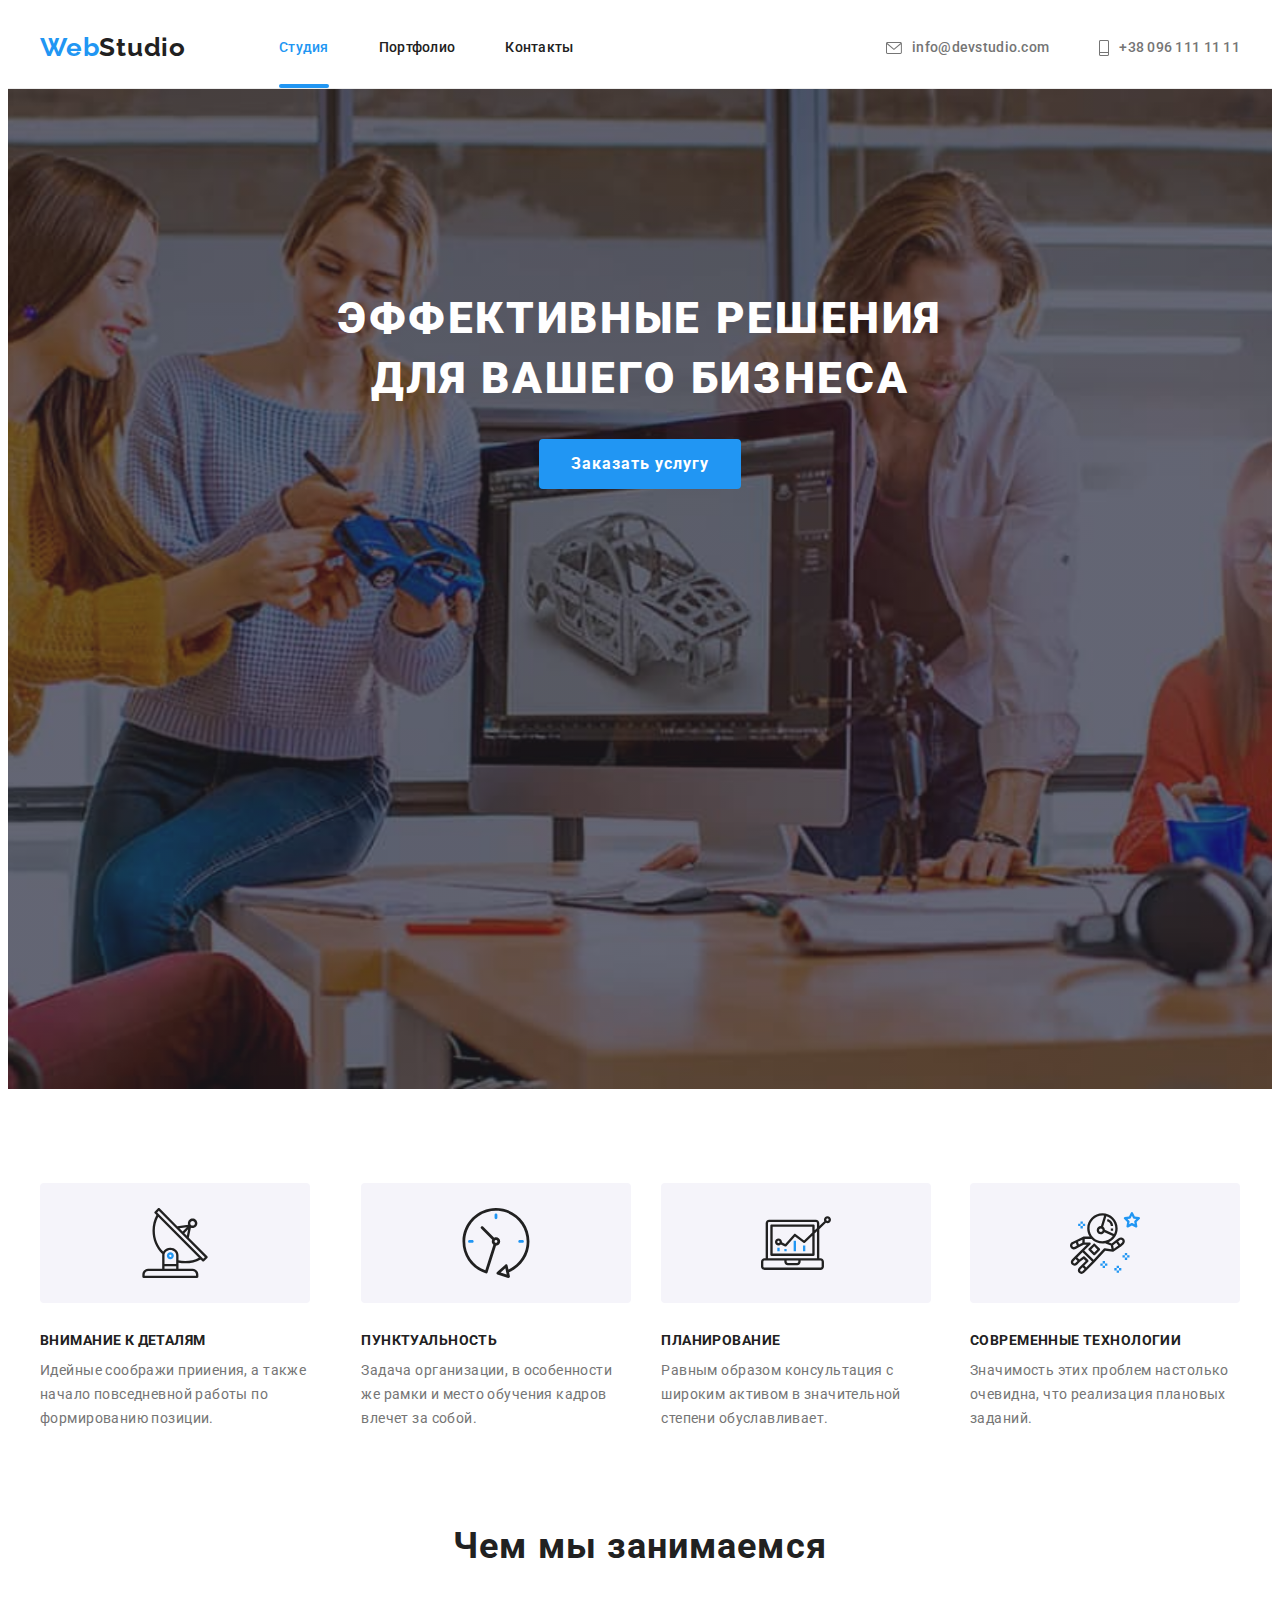
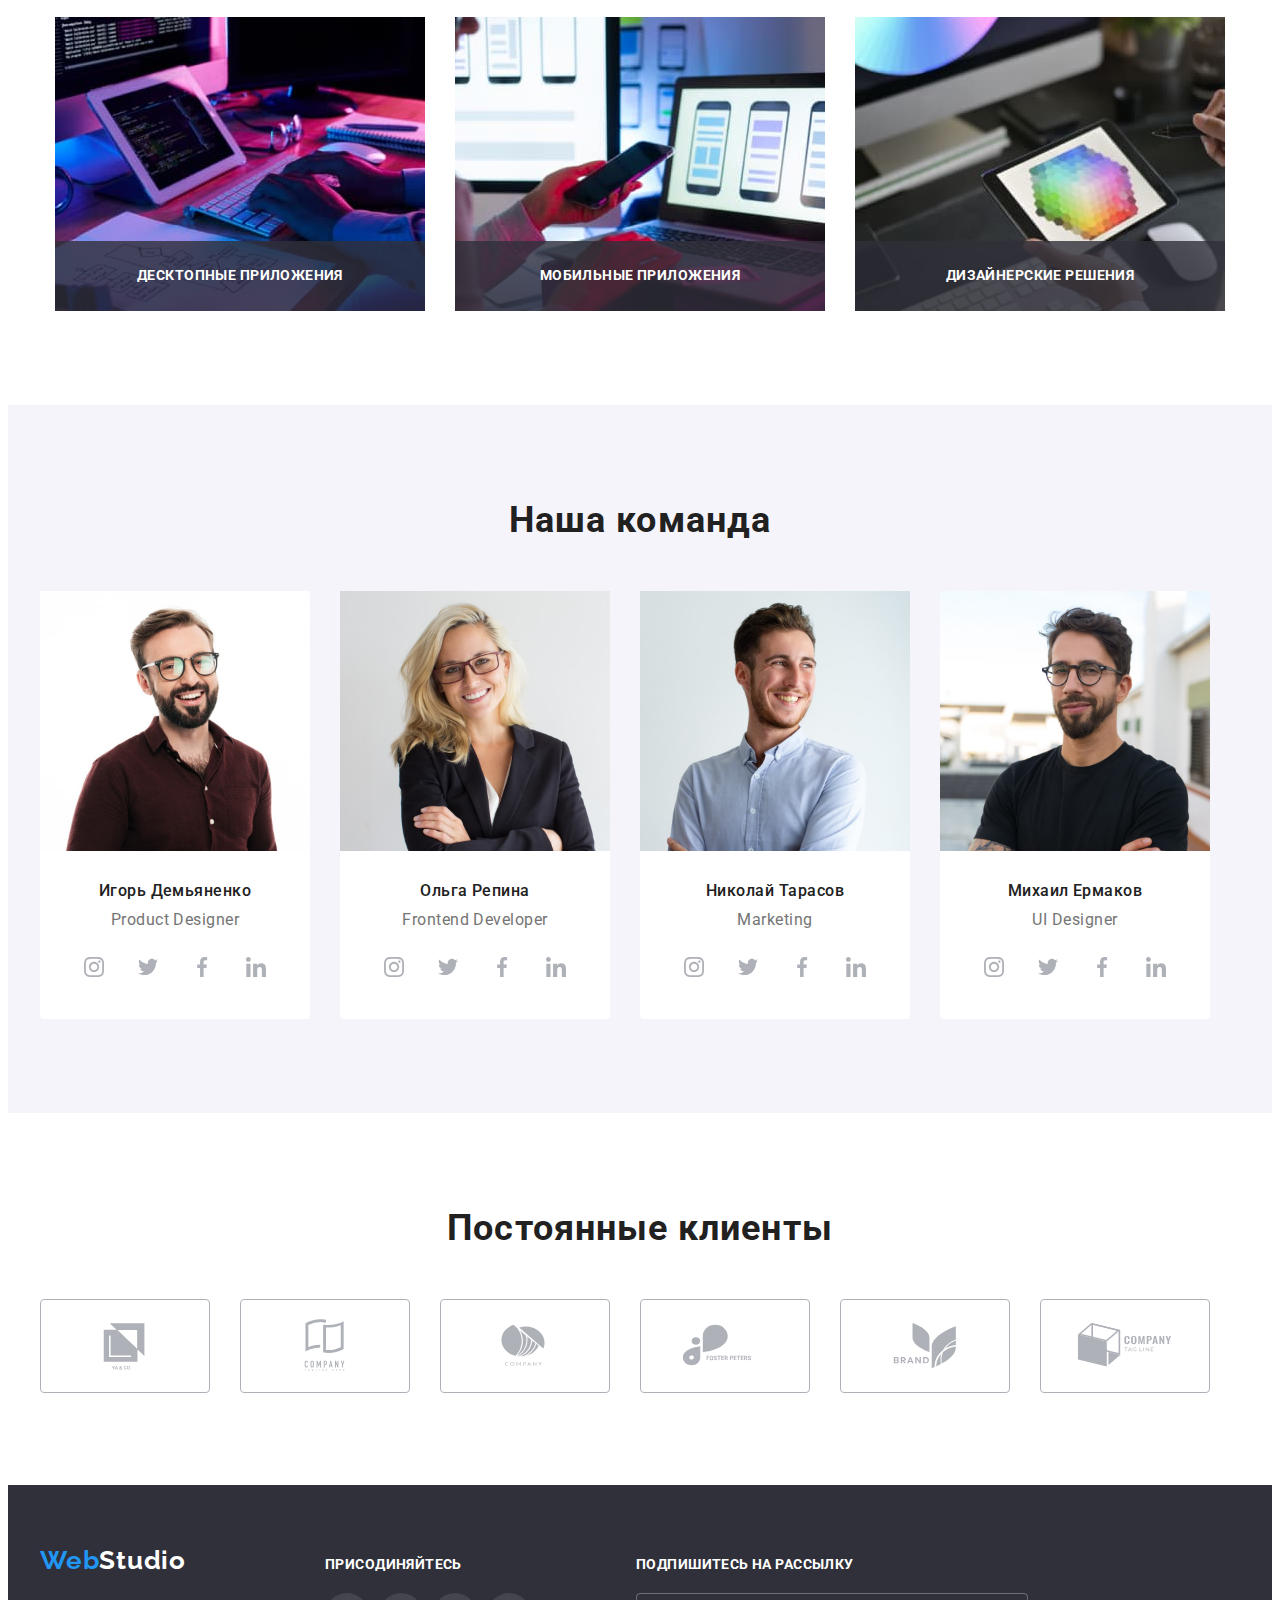
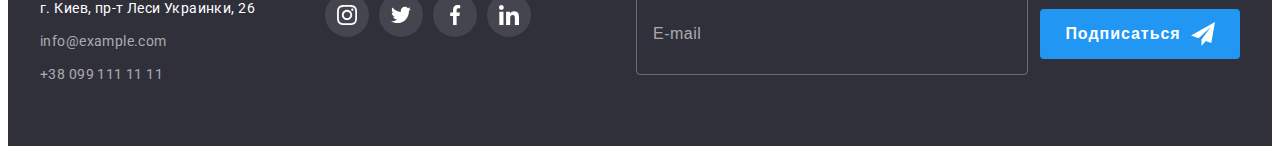
==== index.html @ 520a257b "hw-07-add-scss" ====
<!DOCTYPE html>
<html lang="ru">
<head>
    <meta charset="UTF-8">
    <meta http-equiv="X-UA-Compatible" content="IE=edge">
    <meta name="viewport" content="width=<h1>, initial-scale=1.0">
    <link rel="preconnect" href="https://fonts.googleapis.com">
    <link rel="preconnect" href="https://fonts.gstatic.com" crossorigin>
    <link href="https://fonts.googleapis.com/css2?family=Raleway:wght@700&family=Roboto:wght@400;500;700;900&display=swap"
        rel="stylesheet">
    <title> Вебстудия </title>
    <link rel="stylesheet" href="https://cdnjs.cloudflare.com/ajax/libs/modern-normalize/1.1.0/modern-normalize.min.css"
        integrity="sha512-wpPYUAdjBVSE4KJnH1VR1HeZfpl1ub8YT/NKx4PuQ5NmX2tKuGu6U/JRp5y+Y8XG2tV+wKQpNHVUX03MfMFn9Q=="
        crossorigin="anonymous" referrerpolicy="no-referrer" />
    <link rel="stylesheet" href="./css/main.min.css">
</head>
<body>
    <!---                                      HEADER                            -->
    <header class="header">
        <div class="container">
            <a class="header-logo-web">Web<span class="header-logo">Studio</span></a>
            <nav class="header-nav">
                <ul class="header-list list">
                    <li class="header-item"><a href="./index.html" class="header-link link current">Студия</a></li>
                    <li class="header-item"><a href="./portfolio.html" class="header-link link">Портфолио</a></li>
                    <li class="header-item"><a href="" class="header-link link">Контакты</a></li>
                </ul>
            </nav>
            <ul class="header-info-list list">
                <li class="header-info-item"><a href="mailto" class="header-info-mail link">
                        <svg class="header-icon" width="16px" height="12px">
                            <use href="./img/icons-svg.svg#icon-mail-icon"></use>
                        </svg>info@devstudio.com</a></li>
                <li class="header-info-item"><a href="tel+380961111111" class="header-info-tel link">
                        <svg class="header-icon" width="10px" height="16px">
                            <use href="./img/icons-svg.svg#icon-tel-icon"></use>
                        </svg>+38 096 111 11 11</a></li>
            </ul>
        </div>
    </header>
    <main>
        <!--                                     HERO                             -->
    <section class="hero">
        <div class="container">
        <h1 class="hero-title">Эффективные решения для вашего бизнеса</h1>
        <button class="hero-btn" type="button" data-modal-open>Заказать услугу</button>
        </div>
    </section>
    <!--                                         ABOUT                            -->
    <section class="about">
        <div class="container">
        <h2 class="visually-hidden">Наши преимущества</h2>
        <ul class="about-list list">
            <li class="about-item">
                <div class="about-icon">
                <svg class="" width="70px" height="70px">
                    <use href="./img/icons-svg.svg#icon-antenna"></use>
                </svg>
            </div>
                <h3 class="about-top-text">Внимание к деталям</h3>
                <p class="about-text">Идейные соображи прииения, а также начало повседневной работы по формированию позиции.</p>
            </li>
            <li class="about-item">
                <div class="about-icon">
                <svg class="" width="70px" height="70px">
                    <use href="./img/icons-svg.svg#icon-clock"></use>
                </svg>
                </div>
                <h3 class="about-top-text">Пунктуальность</h3>
                <p class="about-text">Задача организации, в особенности же рамки и место обучения кадров влечет за собой.</p>
            </li>
            <li class="about-item">
                <div class="about-icon">
                <svg class="" width="70px" height="70px">
                    <use href="./img/icons-svg.svg#icon-diagram"></use>
                </svg>
                </div>
                <h3 class="about-top-text">Планирование</h3>
                <p class="about-text">Равным образом консультация с широким активом в значительной степени обуславливает.</p>
            </li>
            <li class="about-item">
                <div class="about-icon">
                <svg class="" width="70px" height="70px">
                    <use href="./img/icons-svg.svg#icon-astronaut"></use>
                </svg>
                </div>
                <h3 class="about-top-text">Современные технологии</h3>
                <p class="about-text">Значимость этих проблем настолько очевидна, что реализация плановых заданий.</p>
            </li>
        </ul>
        </div>
    </section>
    <!--                                          WORK                            -->
    <section class="work">
        <div class="container">
        <h2 class="work-title title">Чем мы занимаемся</h2>
        <ul class="work-list list">
            <li class="work-item"><img src="./img/work-img1.jpg" alt="Верстка" width="370" height="294">
            <p class="work-cover-text">Десктопные приложения</p>
        </li>
            <li class="work-item"><img src="./img/work-img2.jpg" alt="Дизаин проекта" width="370" height="294">
            <p class="work-cover-text">Мобильные приложения</p></li>
            <li class="work-item"><img src="./img/work-img3.jpg" alt="Внешнее оформление проекта" width="370" height="294">
            <p class="work-cover-text">Дизайнерские решения</p></li>
        </ul>
        </div>
    </section>
    <!--                                      TEAM                               -->
    <section class="team">
        <div class="container">
        <h2 class="team-title title">Наша команда</h2>
        <ul class="team-list list">
            <li class="team-item">
                <img src="./img/specialists-img-1.jpg" alt="Игорь Демьяненко" width="270" height="260">
                <div class="team-card">
                <h3 class="team-top-text">Игорь Демьяненко</h3>
                <p class="team-text" lang="en">Product Designer</p>
                <ul class="team-soc-list list">
                    <li class="team-soc-item"><a href="" class="team-soc-link link">
                        <svg class="team-soc-icon" width="20" height="20">
                        <use href="./img/icons-svg.svg#icon-instagram"></use>
                        </svg>
                    </a>
                </li>
                    <li class="team-soc-item"><a href="" class="team-soc-link link">
                        <svg class="team-soc-icon" width="20" height="20">
                        <use href="./img/icons-svg.svg#icon-twitter-1"></use>
                        </svg>
                    </a>
                </li>
                    <li class="team-soc-item"><a href="" class="team-soc-link link">
                        <svg class="team-soc-icon" width="20" height="20">
                        <use href="./img/icons-svg.svg#icon-facebook-1"></use>
                        </svg>
                    </a>
                </li>
                    <li class="team-soc-item"><a href="" class="team-soc-link link">
                        <svg class="team-soc-icon" width="20" height="20">
                        <use href="./img/icons-svg.svg#icon-linkedin-1"></use>
                        </svg>
                    </a>
                </li>
                </ul>                
            </div>
            </li>
            <li class="team-item">
                <img src="./img/specialists-img-2.jpg" alt="Ольга Репина" width="270" height="260">
                <div class="team-card">
                <h3 class="team-top-text">Ольга Репина</h3>
                <p class="team-text" lang="en">Frontend Developer</p>
                <ul class="team-soc-list list">
                    <li class="team-soc-item"><a href="" class="team-soc-link link">
                            <svg class="team-soc-icon" width="20" height="20">
                                <use href="./img/icons-svg.svg#icon-instagram"></use>
                            </svg>
                        </a>
                    </li>
                    <li class="team-soc-item"><a href="" class="team-soc-link link">
                            <svg class="team-soc-icon" width="20" height="20">
                                <use href="./img/icons-svg.svg#icon-twitter-1"></use>
                            </svg>
                        </a>
                    </li>
                    <li class="team-soc-item"><a href="" class="team-soc-link link">
                            <svg class="team-soc-icon" width="20" height="20">
                                <use href="./img/icons-svg.svg#icon-facebook-1"></use>
                            </svg>
                        </a>
                    </li>
                    <li class="team-soc-item"><a href="" class="team-soc-link link">
                            <svg class="team-soc-icon" width="20" height="20">
                                <use href="./img/icons-svg.svg#icon-linkedin-1"></use>
                            </svg>
                        </a>
                    </li>
                </ul>
                </div>
            </li>
            <li class="team-item">
                <img src="./img/specialists-img-3.jpg" alt="Николай Тарасов" width="270" height="260">
                <div class="team-card">
                <h3 class="team-top-text">Николай Тарасов</h3>
                <p class="team-text" lang="en">Marketing</p>
                <ul class="team-soc-list list">
                    <li class="team-soc-item"><a href="" class="team-soc-link link">
                            <svg class="team-soc-icon" width="20" height="20">
                                <use href="./img/icons-svg.svg#icon-instagram"></use>
                            </svg>
                        </a>
                    </li>
                    <li class="team-soc-item"><a href="" class="team-soc-link link">
                            <svg class="team-soc-icon" width="20" height="20">
                                <use href="./img/icons-svg.svg#icon-twitter-1"></use>
                            </svg>
                        </a>
                    </li>
                    <li class="team-soc-item"><a href="" class="team-soc-link link">
                            <svg class="team-soc-icon" width="20" height="20">
                                <use href="./img/icons-svg.svg#icon-facebook-1"></use>
                            </svg>
                        </a>
                    </li>
                    <li class="team-soc-item"><a href="" class="team-soc-link link">
                            <svg class="team-soc-icon" width="20" height="20">
                                <use href="./img/icons-svg.svg#icon-linkedin-1"></use>
                            </svg>
                        </a>
                    </li>
                </ul>
                </div>
            </li>
            <li class="team-item">
                <img src="./img/specialists-img-4.jpg" alt="Михаил Ермаков" width="270" height="260">
                <div class="team-card">
                <h3 class="team-top-text">Михаил Ермаков</h3>
                <p class="team-text" lang="en">UI Designer</p>
                <ul class="team-soc-list list">
                    <li class="team-soc-item"><a href="" class="team-soc-link link">
                            <svg class="team-soc-icon" width="20" height="20">
                                <use href="./img/icons-svg.svg#icon-instagram"></use>
                            </svg>
                        </a>
                    </li>
                    <li class="team-soc-item"><a href="" class="team-soc-link link">
                            <svg class="team-soc-icon" width="20" height="20">
                                <use href="./img/icons-svg.svg#icon-twitter-1"></use>
                            </svg>
                        </a>
                    </li>
                    <li class="team-soc-item"><a href="" class="team-soc-link link">
                            <svg class="team-soc-icon" width="20" height="20">
                                <use href="./img/icons-svg.svg#icon-facebook-1"></use>
                            </svg>
                        </a>
                    </li>
                    <li class="team-soc-item"><a href="" class="team-soc-link link">
                            <svg class="team-soc-icon" width="20" height="20">
                                <use href="./img/icons-svg.svg#icon-linkedin-1"></use>
                            </svg>
                        </a>
                    </li>
                </ul>
                </div>
            </li>
        </ul>
        </div>
    </section>
    <!--                                          CLIENTS                      -->
    <section class="clients">
        <div class="container">
            <h2 class="clients-title title">Постоянные клиенты</h2>
            <ul class="clients-list list">
                <li class="clients-item"><a href="" class="clients-link link"><svg class="clients-icon"  width="106" height="60">
                    <use href="./img/icons-svg.svg#icon-client1"></use>
                </svg></a></li>
                <li class="clients-item"><a href="" class="clients-link link"><svg class="clients-icon" width="106" height="60">
                    <use href="./img/icons-svg.svg#icon-client2"></use>
                </svg></a></li>
                <li class="clients-item"><a href="" class="clients-link link"><svg class="clients-icon" width="106" height="60">
                    <use href="./img/icons-svg.svg#icon-client3"></use>
                </svg></a></li>
                <li class="clients-item"><a href="" class="clients-link link"><svg class="clients-icon" width="106" height="60">
                    <use href="./img/icons-svg.svg#icon-client4"></use>
                </svg></a></li>
                <li class="clients-item"><a href="" class="clients-link link"><svg class="clients-icon" width="106" height="60">
                    <use href="./img/icons-svg.svg#icon-client5"></use>
                </svg></a></li>
                <li class="clients-item"><a href="" class="clients-link link"><svg class="clients-icon" width="106" height="60">
                    <use href="./img/icons-svg.svg#icon-client6"></use>
                </svg></a></li>
            </ul>
        </div>
    </section>
    </main>
    <!--                                           FOOTER                         -->
    <footer class="footer">
        <div class="container">
            <div class="footer-address">   
        <a class="footer-logo-web">Web<span class="footer-logo">Studio</span></a>
        <address class="address">
            <ul class="address-list list">
                <li class="address-item"><a class="address-map link" href="https://goo.gl/maps/acbmZgbSN6Yv3eD37" target="_blank" rel="noopener nofollow noreferrer">г. Киев, пр-т Леси Украинки, 26</a></li>
                <li class="address-item"><a class="address-mail link" href="mailto:info@example.com">info@example.com</a></li>
                <li class="address-item"><a class="address-tel link" href="tel:+380991111111">+38 099 111 11 11</a></li>
            </ul>
        </address>
            </div>
            <div class="footer-soc">
                <p class="footer-top-text">Присодиняйтесь</p>
            <ul class="footer-soc-list list">
                <li class="footer-soc-item"><a href="" class="footer-soc-link link">
                    <svg class="footer-soc-icon" width="20" height="20">
                        <use href="./img/icons-svg.svg#icon-instagram"></use>
                    </svg>
                </a>
            </li>
                <li class="footer-soc-item"><a href="" class="footer-soc-link link">
                    <svg class="footer-soc-icon" width="20" height="20">
                        <use href="./img/icons-svg.svg#icon-twitter-1"></use>
                </svg>
                </a>
            </li>
                <li class="footer-soc-item"><a href="" class="footer-soc-link link">
                    <svg class="footer-soc-icon" width="20" height="20">
                        <use href="./img/icons-svg.svg#icon-facebook-1"></use>
                    </svg>
                </a>
            </li>
                <li class="footer-soc-item"><a href="" class="footer-soc-link link">
                    <svg class="footer-soc-icon" width="20" height="20">
                        <use href="./img/icons-svg.svg#icon-linkedin-1"></use>
                    </svg>
                </a>
            </li>
            </ul>
            </div>
        <div class="subscribe-footer">
            <p class="footer-top-text">Подпишитесь на рассылку</p>
            <form class="footer-form">
                    <label for="user-mail-footer"></label>
                    <input type="email" name="user-mail-footer" class="footer-input" placeholder="E-mail" required id="user-mail-footer">
                    <button type="submit" class="footer-btn">Подписаться <svg class="send-icon" width="24" height="24"><use href="./img/icons-svg.svg#icon-icon-send"></use></svg></button>
            </form>
        </div>
        </div>
    </footer>
    <!--                                      MODAL                    -->
    <div class="backdrop is-hidden no-scroll" data-modal>
        <div class="modal">
            <button type="button" class="modal-close-btn" data-modal-close>
                <svg class="modal-icon" width="11" height="11">
                <use href="./img/icons-svg.svg#icon-close"></use>
                </svg>
            </button>
            <p class="modal-title">Оставьте свои данные, мы вам перезвоним</p>
            <form class="modal-form">
                <div class="modal-field">
                    <label class="modal-label" for="user-name">Имя</label>
                    <div class="input-wrap">
                        <input type="text" name="user-name" class="modal-input" required id="user-name">
                        <svg class="input-icon" width="18" height="18">
                            <use href="./img/icons-svg.svg#icon-person-min"></use>
                    </svg>
                </div>
                </div>
                <div class="modal-field">
                    <label class="modal-label" for="user-tel">Телефон</label>
                    <div class="input-wrap">
                        <input type="tel" name="user-tel" class="modal-input" required minlength="10" id="user-tel">
                        <svg class="input-icon" width="18" height="18">
                            <use href="./img/icons-svg.svg#icon-phone-min"></use>
                        </svg>
                    </div>
                </div>
                <div class="modal-field">
                    <label class="modal-label" for="user-mail">Почта</label>
                    <div class="input-wrap">
                        <input type="email" name="user-mail" class="modal-input" required id="user-mail">
                        <svg class="input-icon" width="18" height="18">
                            <use href="./img/icons-svg.svg#icon-email-min"></use>
                        </svg>
                    </div>
                </div>
                <div class="modal-coment">
                    <label class="modal-label" for="user-coment">Коментарий</label>
                    <textarea name="user-coment" id="user-coment" class="modal-text" placeholder="Введите текст"></textarea>
                </div>
                <div class="modal-check"> 
                    <input 
                    type="checkbox" 
                    name="privasy" 
                    id="privasy" 
                    class="input-check visually-hidden"
                    >
                    <label for="privasy" class="check-text "><span>
                        <svg class="check-icon" width="16" height="15">
                            <use href="./img/icons-svg.svg#icon-icon-check"></use>
                        </svg>
                    </span>Соглашаюсь с рассылкой и принимаю&nbsp; <a href="" class="modal-privasy">Условия договора</a></label>
                </div>
                <button type="submit" class="modal-btn">Отправить</button>
            </form>
        </div>
    </div>
    <script src="./js/modal.js"></script>
</body>
</html>
---- css/main.min.css ----
:root{--accent-color: #2196F3;--title-color: #212121;--text-color: #757575;--main-white-color: #FFFFFF}p,h1,h2,h3,h4,h5,h6{margin:0}ul{margin:0;padding-left:0}img{display:block;max-width:100%;height:auto}button{cursor:pointer}a{color:currentColor}body{background-color:var(--main-white-color);color:var(--text-color);font-family:"Roboto",sans-serif}.list{list-style:none}.link{text-decoration:none}.visually-hidden{position:absolute;white-space:nowrap;width:1px;height:1px;overflow:hidden;border:0;padding:0;clip:rect(0 0 0 0);clip-path:inset(50%);margin:-1px}.container{width:1200px;padding-left:15px;padding-right:15px;margin:0 auto}.title{font-weight:700;font-size:36px;line-height:1.17;text-align:center;letter-spacing:.03em;color:var(--title-color)}.backdrop{position:fixed;top:0;left:0;width:100%;height:100%;background:rgba(0,0,0,.2);transition:opacity 250ms cubic-bezier(0.4, 0, 0.2, 1),visibility 250ms cubic-bezier(0.4, 0, 0.2, 1)}.modal{position:absolute;top:50%;left:50%;transform:translate(-50%, -50%) scale(1);width:528px;min-height:581px;padding:40px;background-color:#fff;border-radius:4px;transition:transform 250ms cubic-bezier(0.4, 0, 0.2, 1)}.backdrop.is-hidden .modal{transform:translate(-50%, -50%) scale(0)}.modal-close-btn{position:absolute;right:8px;top:8px;width:30px;height:30px;border:1px solid rgba(0,0,0,.1);background-color:rgba(0,0,0,0);border-radius:50px;display:flex;align-items:center;justify-content:center;box-shadow:0px 4px 4px rgba(0,0,0,.15)}.modal-close-btn:hover,.modal-close-btn:focus{border-color:var(--accent-color);fill:var(--accent-color);outline:none}.is-hidden{opacity:0;visibility:hidden;pointer-events:none}.no-scroll{overflow:hidden}.modal-title{font-weight:700;font-size:20px;line-height:1.15;margin-bottom:12px;text-align:center;letter-spacing:.03em;color:var(--title-color)}.modal-field{margin-bottom:10px}.modal-input{width:100%;height:40px;border:1px solid rgba(33,33,33,.2);border-radius:4px;padding:12px 42px;background-color:rgba(0,0,0,0);outline:rgba(0,0,0,0);transition:border-color 250ms cubic-bezier(0.4, 0, 0.2, 1),fill 250ms cubic-bezier(0.4, 0, 0.2, 1)}.modal-input:focus,.modal-input:hover{border-color:var(--accent-color)}.modal-input:focus+.input-icon,.modal-input:hover+.input-icon{fill:var(--accent-color)}.modal-btn{font-weight:700;font-size:16px;line-height:1.88;display:flex;align-items:center;text-align:center;margin:0 auto;padding:10px 55px;cursor:pointer;letter-spacing:.06em;color:var(--main-white-color);background-color:var(--accent-color);border-radius:4px;border:none;transition:background-color 250ms cubic-bezier(0.4, 0, 0.2, 1),box-shadow 250ms cubic-bezier(0.4, 0, 0.2, 1)}.modal-btn:hover,.modal-btn:focus{border-color:var(--accent-color);background-color:#188ce8;box-shadow:0px 4px 4px rgba(0,0,0,.15);outline:none}.modal-label{display:block;margin-bottom:4px;font-weight:400;font-size:12px;line-height:1.17;letter-spacing:.01em;color:#757575}.modal-text{display:block;width:100%;height:120px;padding:12px 16px;border:1px solid rgba(33,33,33,.2);border-radius:4px;resize:none;outline:rgba(0,0,0,0);transition:border-color 250ms cubic-bezier(0.4, 0, 0.2, 1)}.modal-text:focus,.modal-text:hover{border-color:var(--accent-color)}.modal-text::placeholder{font-weight:400;font-size:12px;line-height:1.17;letter-spacing:.01em;color:rgba(117,117,117,.5)}.modal-coment{margin-bottom:20px}.input-wrap{position:relative}.input-icon{position:absolute;left:15px;top:50%;transform:translateY(-50%);transition:fill 250ms cubic-bezier(0.4, 0, 0.2, 1)}.modal-check{margin-bottom:30px}.input-check{display:flex;align-items:center;justify-content:center}.input-check:focus span,.input-check:hover span{border-color:var(--accent-color)}.input-check:checked+.check-text span{background-color:var(--accent-color);outline:none}.input-check:checked+.check-text .check-icon{fill:var(--main-white-color)}.input-check:focus+.check-text span{border-color:var(--accent-color);outline:rgba(0,0,0,0)}.check-text{font-style:normal;font-weight:400;font-size:14px;line-height:1.71;letter-spacing:.03em;color:#757575;display:flex;align-items:center;justify-content:center}.check-text a{color:var(--accent-color)}.check-text span{width:16px;height:15px;border:1px solid #212121;margin-right:5px;display:flex;align-items:center;justify-content:center}.check-text span:hover{border-color:var(--accent-color);outline:none}.check-icon{fill:rgba(0,0,0,0)}.header{border-bottom:1px solid #ececec}.header .container{display:flex;align-items:center}.header-logo-web{margin-right:93px;padding-top:24px;padding-bottom:25px;color:var(--accent-color);font-family:"Raleway";font-weight:700;font-size:26px;line-height:1.19;letter-spacing:.03em}.header-logo{color:var(--title-color)}.header-list{display:flex}.header-list .current{color:var(--accent-color)}.header-list .current::after{opacity:1}.header-item:not(:last-child){margin-right:50px}.header-link{display:block;padding-top:32px;padding-bottom:32px;font-weight:500;font-size:14px;line-height:1.14;letter-spacing:.02em;color:var(--title-color);transition:color 250ms cubic-bezier(0.4, 0, 0.2, 1);position:relative}.header-link::after{content:"";display:block;width:100%;height:4px;border-radius:2px;background-color:var(--accent-color);position:absolute;bottom:0;opacity:0;transition:opacity 250ms cubic-bezier(0.4, 0, 0.2, 1)}.header-link:hover,.header-link:focus{color:var(--accent-color)}.header-info-list{display:flex;margin-left:auto}.header-info-item{color:var(--text-color)}.header-info-item:not(:last-child){margin-right:50px}.header-info-mail,.header-info-tel{display:flex;align-items:center;padding-top:32px;padding-bottom:32px;font-weight:500;font-size:14px;line-height:1.14;letter-spacing:.02em;color:var(--text-color);transition:color 250ms cubic-bezier(0.4, 0, 0.2, 1)}.header-info-mail:hover,.header-info-mail:focus,.header-info-tel:hover,.header-info-tel:focus{color:var(--accent-color)}.header-icon{fill:currentColor;margin-right:10px}.hero{background-color:#c4c4c4;text-align:center;padding:200px 0;margin:0 auto;max-width:1600px;height:600px;background-image:linear-gradient(rgba(47, 48, 58, 0.4), rgba(47, 48, 58, 0.4)),url(../img/hero-br-img.jpg);background-repeat:no-repeat;background-position:center;background-size:cover}.hero-title{font-weight:900;font-size:44px;line-height:1.36;text-align:center;letter-spacing:.06em;text-transform:uppercase;color:var(--main-white-color);margin-bottom:30px;width:696px;margin-left:auto;margin-right:auto}.hero-btn{font-family:inherit;font-weight:700;font-size:16px;line-height:1.88;display:flex;align-items:center;letter-spacing:.06em;color:var(--main-white-color);background:var(--accent-color);cursor:pointer;display:inline-block;padding:10px 32px;border-radius:4px;border:none;min-width:200px;transition:box-shadow 250ms cubic-bezier(0.4, 0, 0.2, 1)}.hero-btn:hover,.hero-btn:focus{box-shadow:0px 4px 4px rgba(0,0,0,.15)}.about{padding:94px 0}.about-list{display:flex}.about-item:not(:last-child){margin-right:30px}.about-icon{width:270px;height:120px;background:#f5f4fa;border-radius:4px;display:flex;align-items:center;justify-content:center;margin-bottom:30px}.about-top-text{font-weight:700;font-size:14px;line-height:1.14;letter-spacing:.03em;text-transform:uppercase;color:var(--title-color);margin-bottom:10px}.about-text{font-weight:400;font-size:14px;line-height:1.71;letter-spacing:.03em;color:var(--text-color)}.work{padding-bottom:94px}.work-list{justify-content:center;display:flex}.work-item+.work-item{margin-left:30px}.work-item{position:relative}.work-cover-text{width:370px;height:70px;display:flex;align-items:center;justify-content:center;position:absolute;bottom:0;font-style:normal;font-weight:700;font-size:14px;line-height:1.14;letter-spacing:.03em;text-transform:uppercase;background-color:rgba(47,48,58,.8);color:#fff}.work-title{margin-bottom:50px}.team{background-color:#f5f4fa;padding:94px 0}.team-title{margin-bottom:50px}.team-list{display:flex}.team-item{background-color:var(--main-white-color);border-radius:0px 0px 4px 4px;transition:box-shadow 250ms cubic-bezier(0.4, 0, 0.2, 1)}.team-item:hover,.team-item:focus{box-shadow:0px 1px 3px rgba(0,0,0,.12),0px 1px 1px rgba(0,0,0,.14),0px 2px 1px rgba(0,0,0,.2)}.team-item+.team-item{margin-left:30px}.team-card{padding-top:30px;padding-bottom:30px}.team-top-text{font-weight:500;font-size:16px;line-height:1.19;text-align:center;letter-spacing:.03em;color:var(--title-color);margin-bottom:10px}.team-text{font-weight:400;font-size:16px;line-height:1.19;text-align:center;letter-spacing:.03em;color:var(--text-color);margin-bottom:16px}.team-soc-list{display:flex;justify-content:center}.team-soc-item{width:44px;height:44px;margin-left:10px}.team-soc-item:first-child{margin-left:0}.team-soc-link{display:flex;align-items:center;justify-content:center;height:100%;border-radius:50%;background-color:rgba(0,0,0,0);color:#afb1b8;transition:background-color 250ms cubic-bezier(0.4, 0, 0.2, 1),color 250ms cubic-bezier(0.4, 0, 0.2, 1)}.team-soc-link:hover,.team-soc-link:focus{background-color:var(--accent-color);color:var(--main-white-color)}.team-soc-icon{fill:currentColor}.clients{padding:94px 0}.clients-title{font-weight:700;font-size:36px;line-height:1.17;text-align:center;letter-spacing:.03em;color:var(--title-color);margin-bottom:50px}.clients-list{display:flex;margin:-15px}.clients-item{display:flex;width:170px;height:92px;margin:15px}.clients-link{display:flex;align-items:center;justify-content:center;width:100%;height:100%;outline:rgba(0,0,0,0);border:1px solid #afb1b8;border-radius:4px;color:#afb1b8;transition:border 250ms cubic-bezier(0.4, 0, 0.2, 1),color 250ms cubic-bezier(0.4, 0, 0.2, 1)}.clients-link:hover,.clients-link:focus{border:1px solid var(--accent-color);color:var(--accent-color)}.clients-icon{fill:currentColor}.footer{background-color:#2f303a;padding-top:60px;padding-bottom:60px}.footer .container{display:flex;align-items:baseline}.footer .logo{display:block;margin-bottom:20px;padding-top:24px;padding-bottom:25px}.footer-logo-web{color:var(--accent-color);font-family:"Raleway";font-weight:700;font-size:26px;line-height:1.19;letter-spacing:.03em}.footer-logo{color:var(--main-white-color)}.address{font-style:normal;margin-top:20px}.address-item:not(:last-child){margin-bottom:9px}.address-map{font-family:"Roboto";font-weight:400;font-size:14px;line-height:24px;letter-spacing:.03em;color:var(--main-white-color);transition:color 250ms cubic-bezier(0.4, 0, 0.2, 1)}.address-map:hover,.address-map:focus{color:var(--accent-color)}.address-mail,.address-tel{font-family:"Roboto";font-style:normal;font-weight:400;font-size:14px;line-height:24px;letter-spacing:.03em;color:rgba(255,255,255,.6);transition:color 250ms cubic-bezier(0.4, 0, 0.2, 1)}.address-mail:hover,.address-mail:focus,.address-tel:hover,.address-tel:focus{color:var(--accent-color)}.footer-top-text{font-weight:700;font-size:14px;line-height:1.14;letter-spacing:.03em;text-transform:uppercase;color:var(--main-white-color)}.footer-soc{width:206px;height:80px;margin-left:70px}.footer-soc-list{display:flex;margin-top:20px}.footer-soc-item{width:44px;height:44px;margin-left:10px}.footer-soc-item:first-child{margin-left:0}.footer-soc-link{display:flex;align-items:center;justify-content:center;height:100%;border-radius:50%;background:rgba(255,255,255,.1);color:var(--main-white-color);transition:background-color 250ms cubic-bezier(0.4, 0, 0.2, 1)}.footer-soc-link:hover,.footer-soc-link:focus{background-color:var(--accent-color)}.footer-soc-icon{fill:currentColor}.subscribe-footer{margin-left:auto}.footer-form{margin-top:20px;display:flex;align-items:center;text-align:center}.footer-input{width:358px;height:50px;border:1px solid rgba(255,255,255,.3);border-radius:4px;padding:15px 16px;color:var(--main-white-color);background-color:rgba(0,0,0,0);outline:rgba(0,0,0,0)}.footer-input::placeholder{font-weight:400;font-size:16px;line-height:1.25;letter-spacing:.03em;color:rgba(255,255,255,.6);outline:rgba(0,0,0,0);background-color:rgba(0,0,0,0)}.footer-input:focus,.footer-input:hover{border-color:var(--accent-color)}.footer-btn{display:flex;align-items:center;justify-content:center;width:200px;height:50px;background-color:#2196f3;border-radius:4px;margin-left:12px;font-weight:700;font-size:16px;line-height:1.88;letter-spacing:.06em;color:var(--main-white-color);cursor:pointer;border:none;transition:background-color 250ms cubic-bezier(0.4, 0, 0.2, 1),color 250ms cubic-bezier(0.4, 0, 0.2, 1),box-shadow 250ms cubic-bezier(0.4, 0, 0.2, 1)}.footer-btn:hover .footer-btn:focus{box-shadow:0px 4px 4px rgba(0,0,0,.15)}.send-icon{margin-left:10px;fill:var(--main-white-color)}.portfolio{padding:94px 0}.portfolio .container{align-items:center}.filter-list{display:flex;margin-bottom:50px;justify-content:center}.filter-list .filter-item+.filter-item{margin-left:8px}.filter-btn{font-family:inherit;font-weight:500;font-size:16px;line-height:1.63;letter-spacing:.03em;color:#212121;border:none;border-radius:4px;text-align:center;cursor:pointer;padding:6px 22px;transition:background-color 250ms cubic-bezier(0.4, 0, 0.2, 1),color 250ms cubic-bezier(0.4, 0, 0.2, 1),box-shadow 250ms cubic-bezier(0.4, 0, 0.2, 1)}.filter-btn:hover,.filter-btn:focus{background-color:var(--accent-color);color:var(--main-white-color);box-shadow:0px 3px 1px rgba(0,0,0,.1),0px 1px 2px rgba(0,0,0,.08),0px 2px 2px rgba(0,0,0,.12)}.content-list{display:flex;flex-wrap:wrap;margin:-15px}.content-item{width:calc(33.3333333333% - 30px);margin:15px}.content-item:nth-last-child(-n+3){margin-bottom:0}.content-wrap{position:relative;overflow:hidden}.content-cover-text{position:absolute;top:0;font-weight:400;font-size:18px;line-height:1.56;letter-spacing:.03em;background-color:rgba(33,150,243,.9);color:#fff;padding:63px 24px;align-items:center;justify-content:center;height:100%;transform:translateY(100%);transition:transform 250ms cubic-bezier(0.4, 0, 0.2, 1)}.content-link:hover .content-cover-text,.content-link:focus .content-cover-text{transform:translate(0)}.content-link{display:inline-block;transition:box-shadow 250ms cubic-bezier(0.4, 0, 0.2, 1)}.content-linkk:hover,.content-link:focus{box-shadow:0px 1px 1px rgba(0,0,0,.12),0px 4px 4px rgba(0,0,0,.06),1px 4px 6px rgba(0,0,0,.16)}.content-card{border:1px solid #eee;border-top:0;padding-top:20px;padding-bottom:20px;padding-left:24px;padding-right:24px}.content-top-text{font-weight:700;font-size:18px;line-height:2;letter-spacing:.06em;color:var(--title-color)}.content-text{font-weight:400;font-size:16px;line-height:1.88;letter-spacing:.03em;color:var(--text-color)}/*# sourceMappingURL=main.min.css.map */
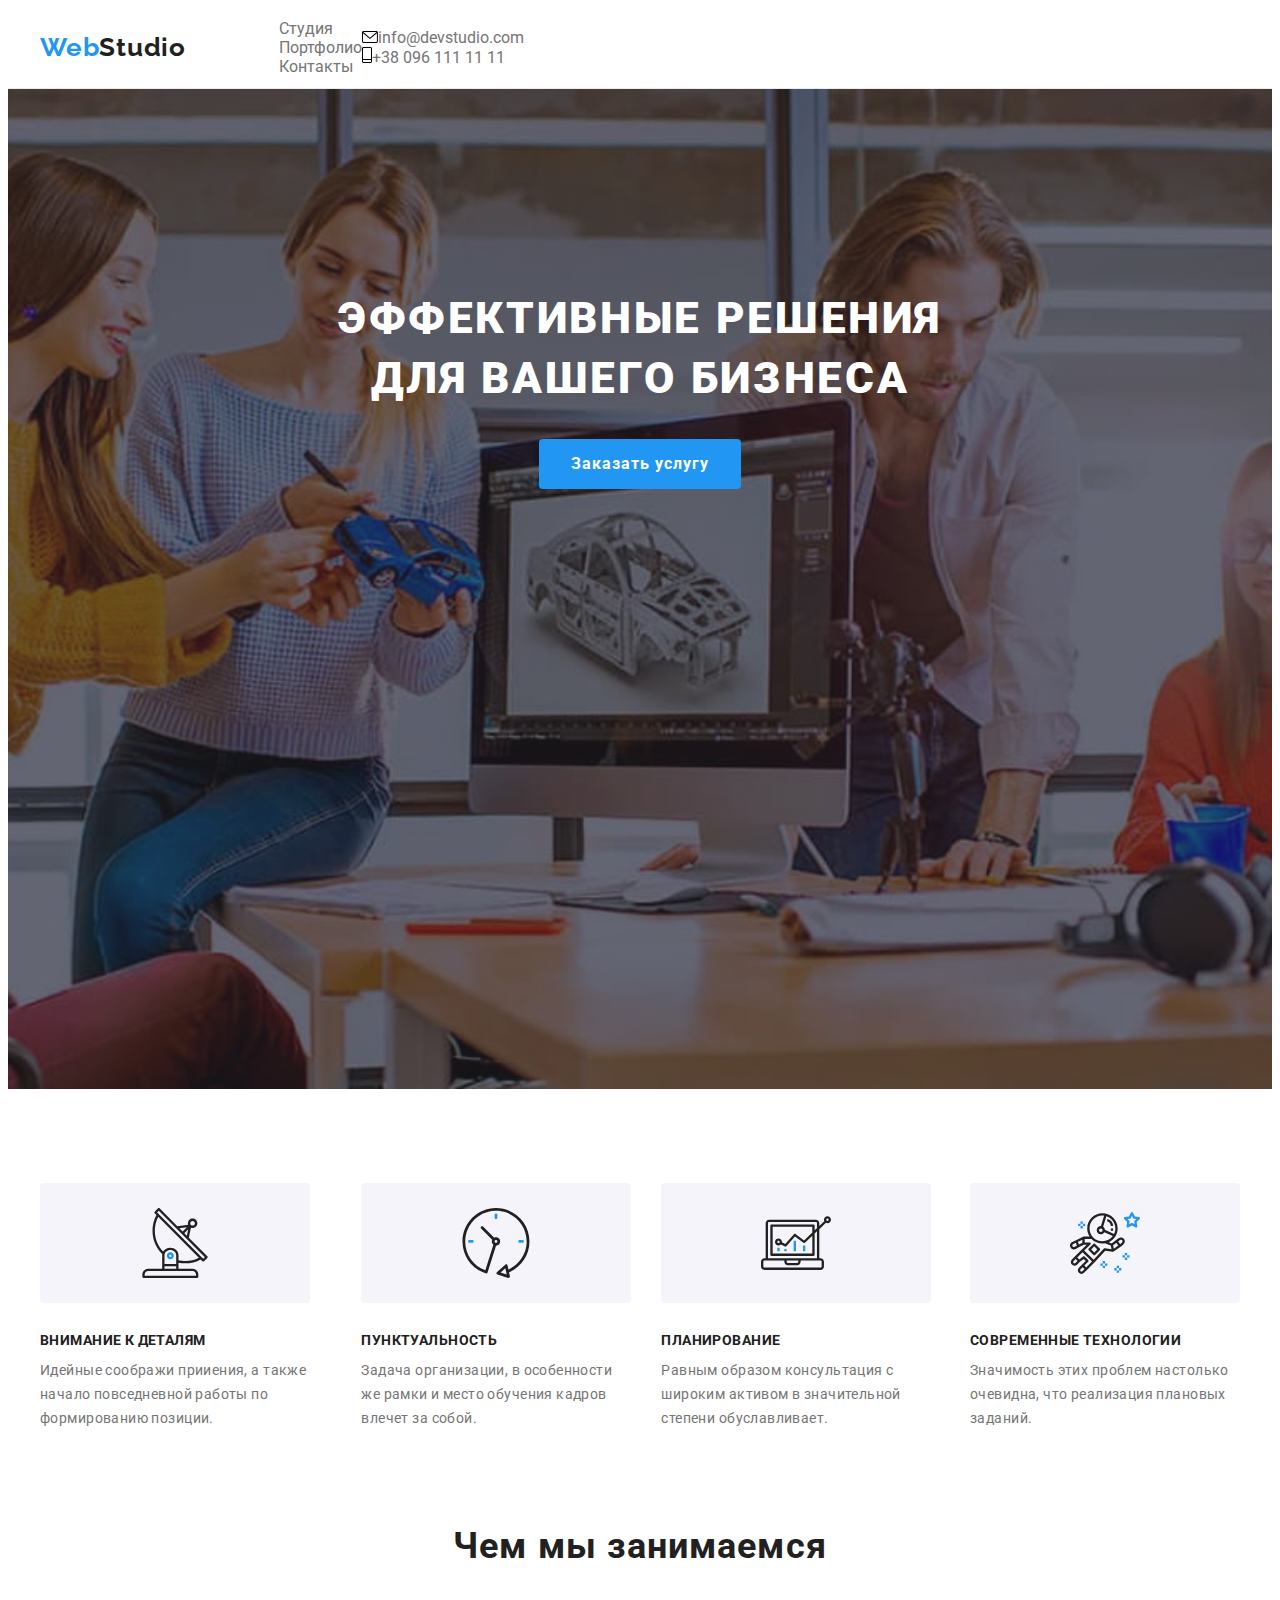
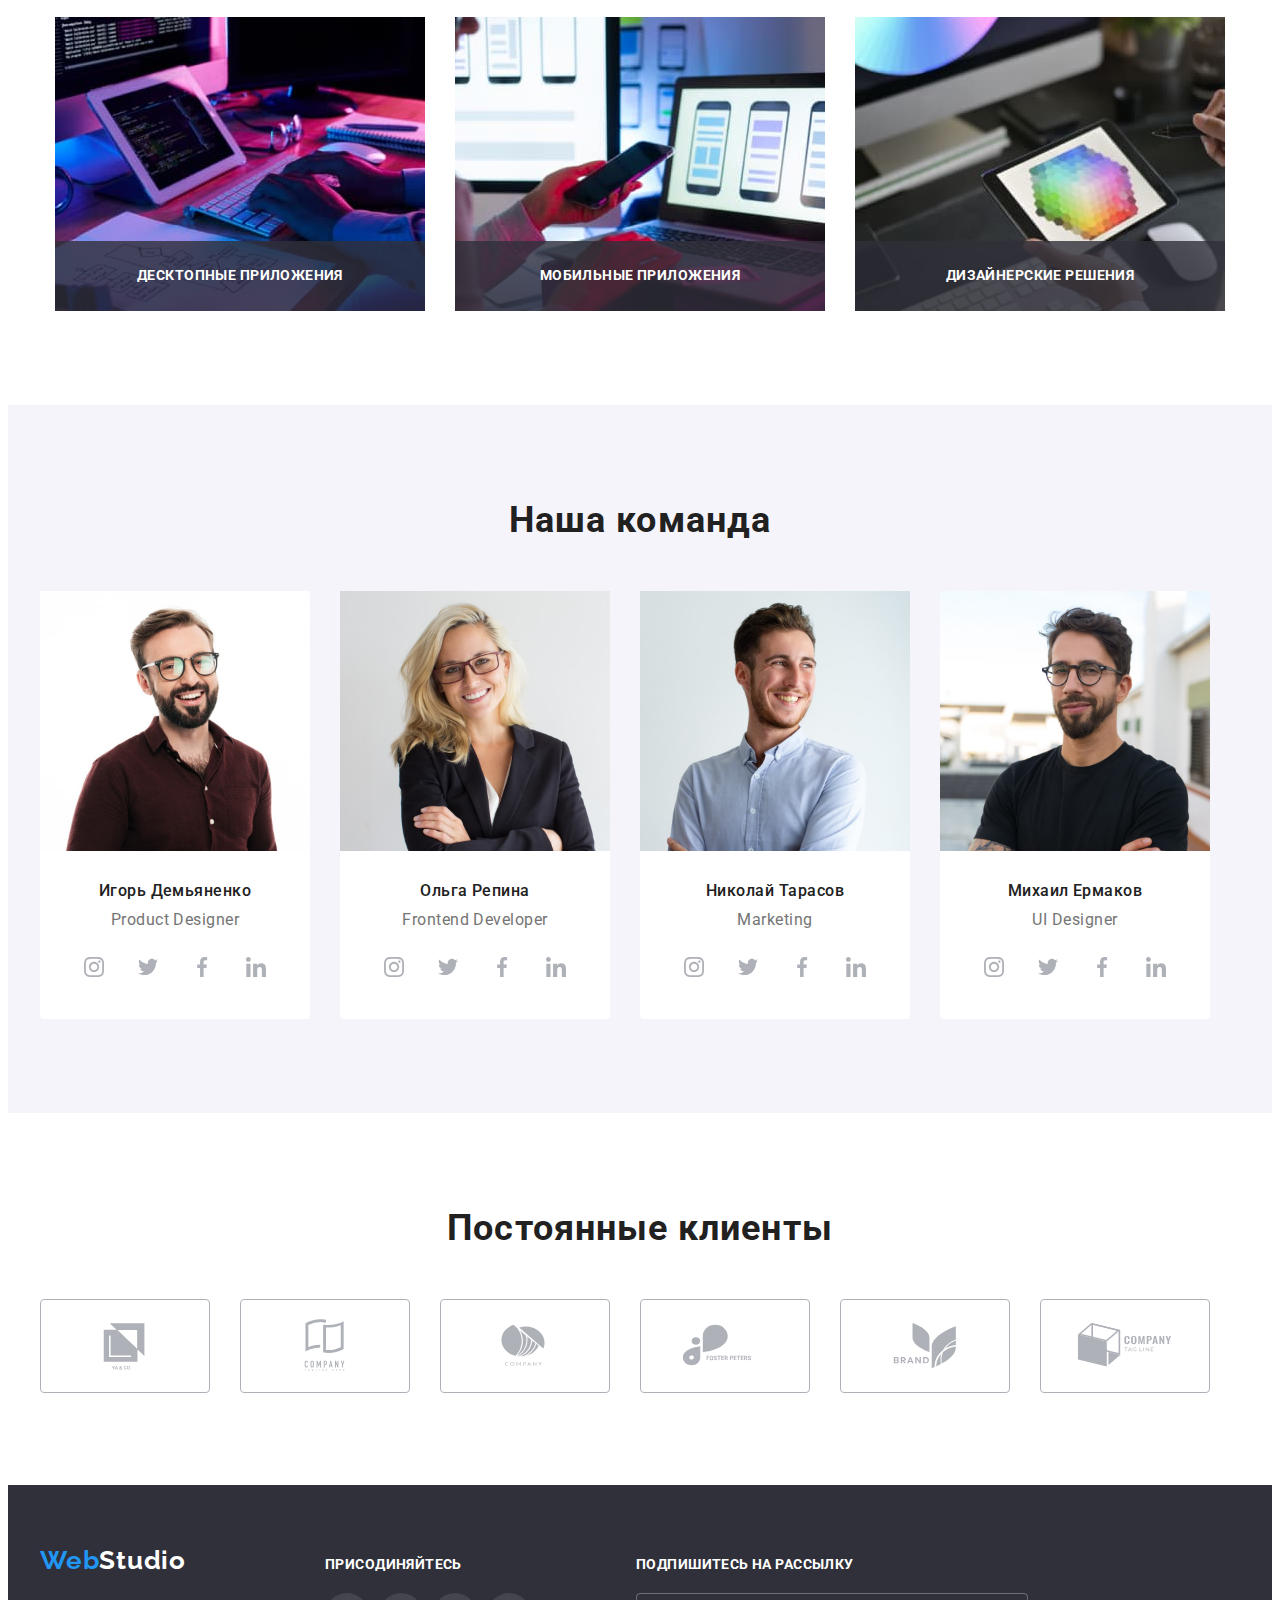
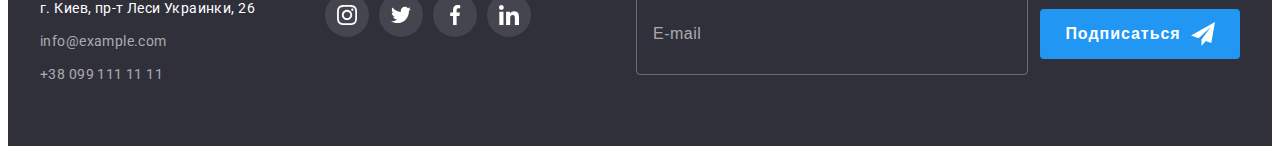
==== commit c4918825: "hw-07-add-bem-heder" ====
--- a/index.html
+++ b/index.html
@@ -20,19 +20,19 @@
         <div class="container">
             <a class="header-logo-web">Web<span class="header-logo">Studio</span></a>
             <nav class="header-nav">
-                <ul class="header-list list">
-                    <li class="header-item"><a href="./index.html" class="header-link link current">Студия</a></li>
-                    <li class="header-item"><a href="./portfolio.html" class="header-link link">Портфолио</a></li>
-                    <li class="header-item"><a href="" class="header-link link">Контакты</a></li>
+                <ul class="menu list">
+                    <li class="menu__item"><a href="./index.html" class="menu__link link current">Студия</a></li>
+                    <li class="menu__item"><a href="./portfolio.html" class="menu__link link">Портфолио</a></li>
+                    <li class="menu__item"><a href="" class="menu__link link">Контакты</a></li>
                 </ul>
             </nav>
-            <ul class="header-info-list list">
-                <li class="header-info-item"><a href="mailto" class="header-info-mail link">
-                        <svg class="header-icon" width="16px" height="12px">
+            <ul class="connect list">
+                <li class="connect__item"><a href="mailto" class="connect__mail link">
+                        <svg class="connect__icon" width="16px" height="12px">
                             <use href="./img/icons-svg.svg#icon-mail-icon"></use>
                         </svg>info@devstudio.com</a></li>
-                <li class="header-info-item"><a href="tel+380961111111" class="header-info-tel link">
-                        <svg class="header-icon" width="10px" height="16px">
+                <li class="connect__item"><a href="tel+380961111111" class="connect__tel link">
+                        <svg class="connect__icon" width="10px" height="16px">
                             <use href="./img/icons-svg.svg#icon-tel-icon"></use>
                         </svg>+38 096 111 11 11</a></li>
             </ul>
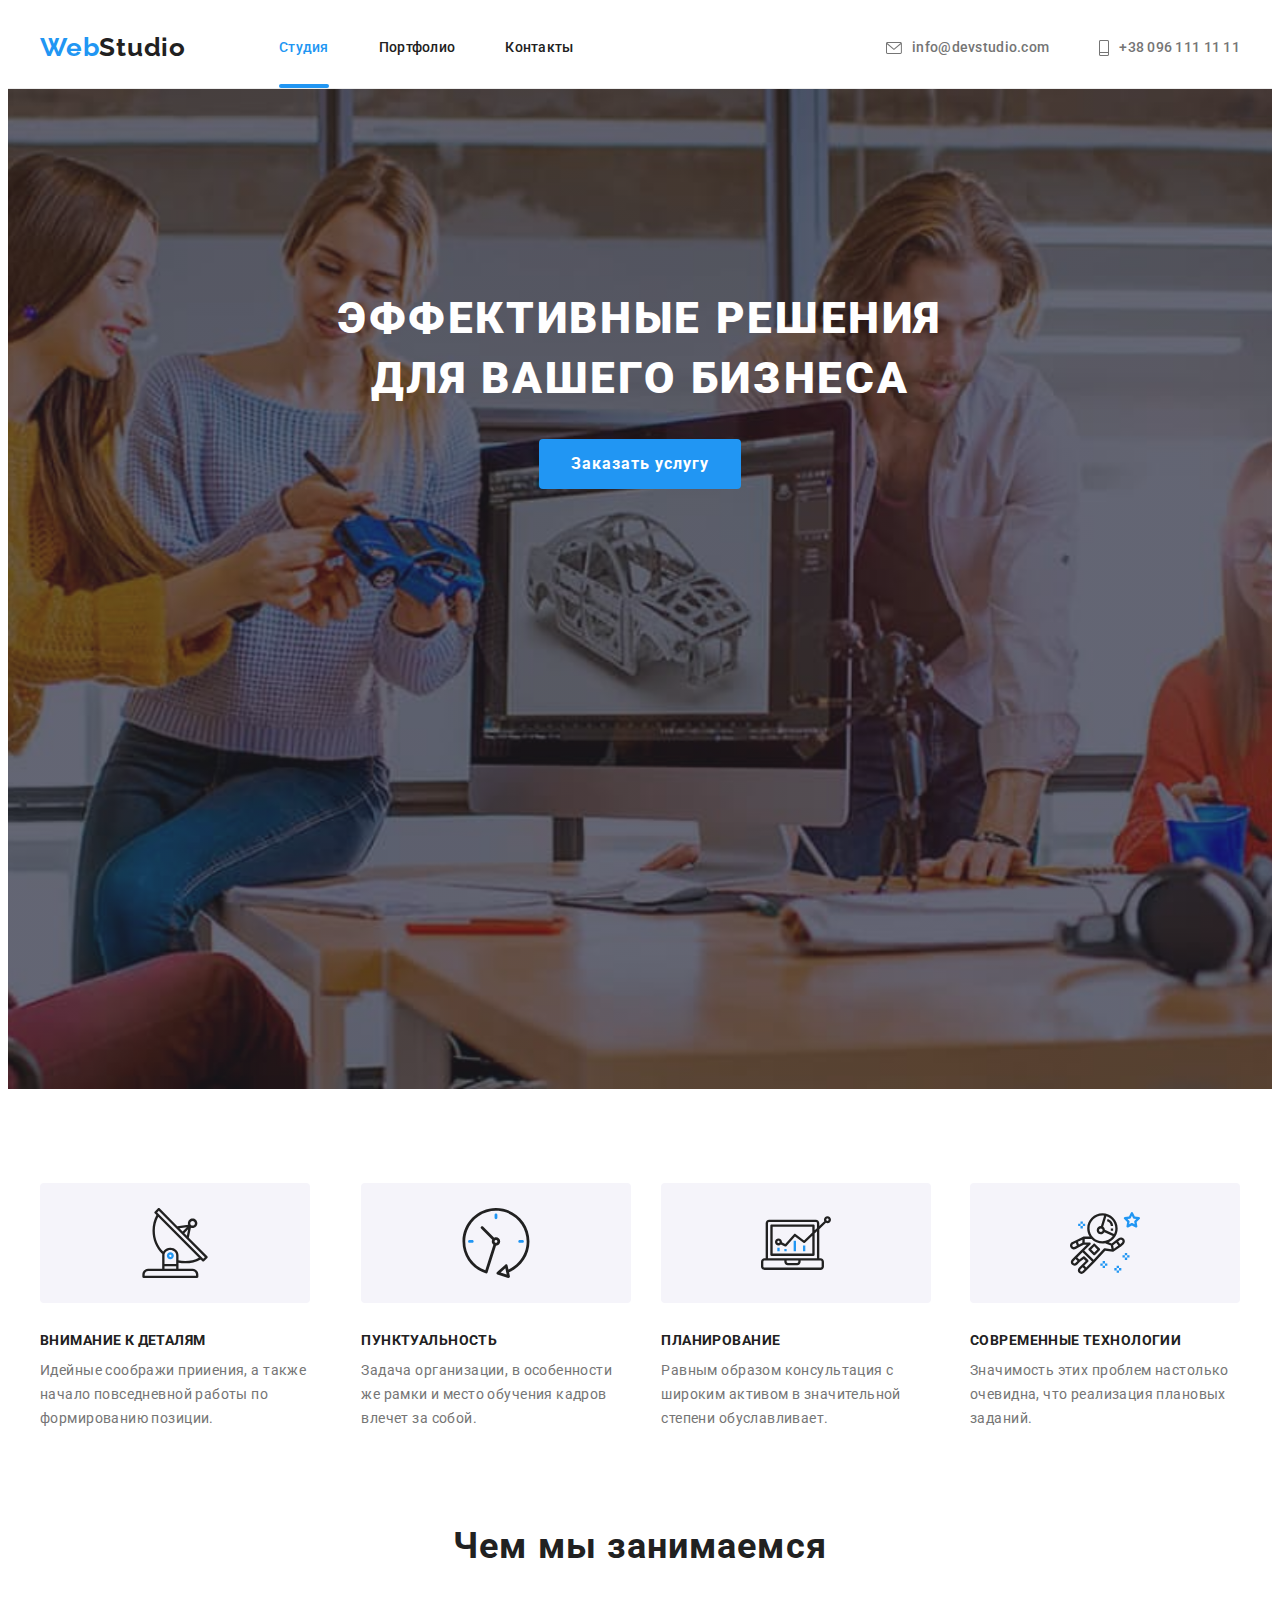
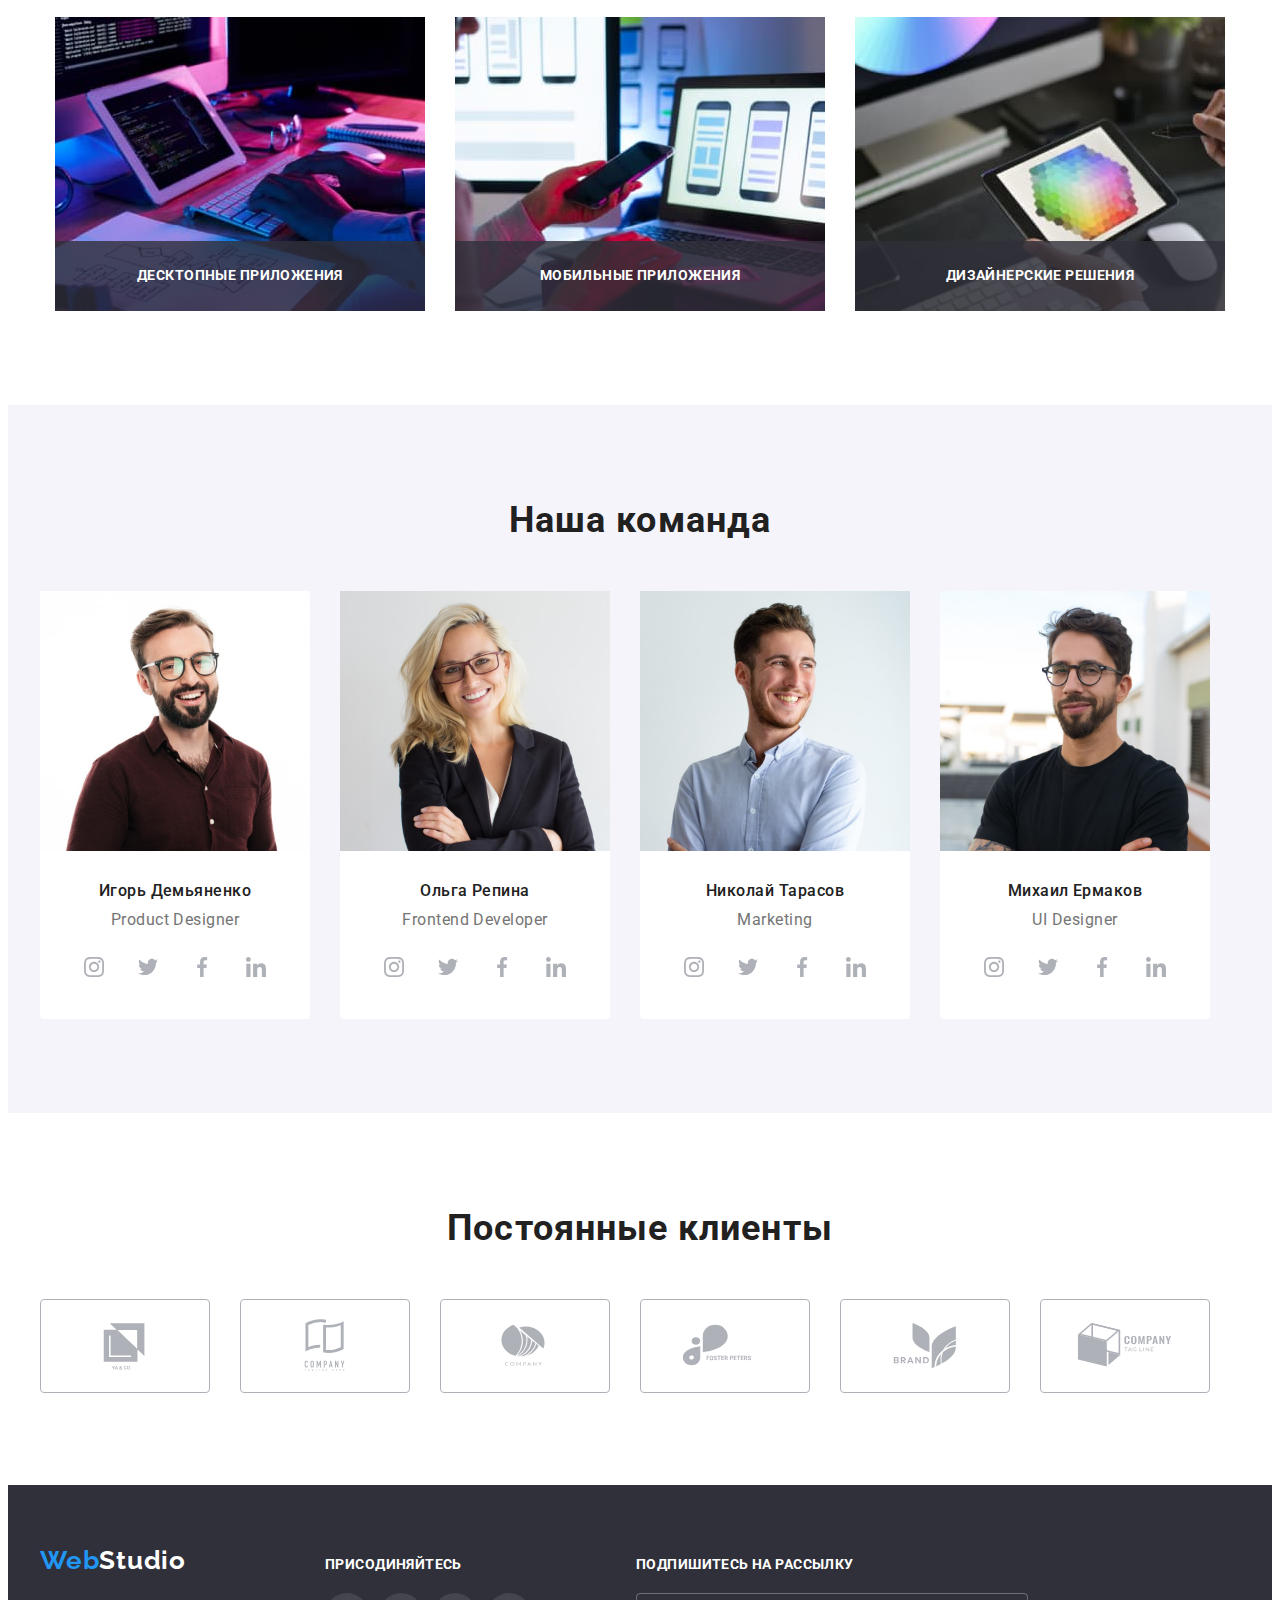
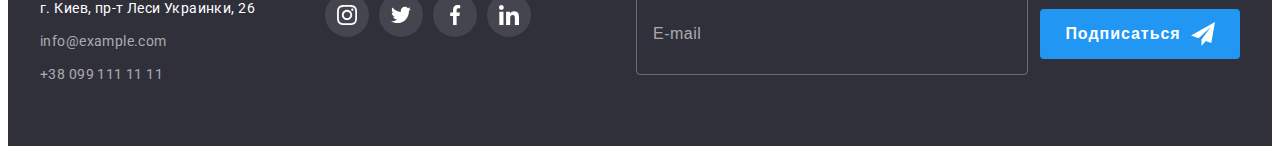
==== commit e1d36b9d: "hw-07-done" ====
--- a/index.html
+++ b/index.html
@@ -50,42 +50,42 @@
     <section class="about">
         <div class="container">
         <h2 class="visually-hidden">Наши преимущества</h2>
-        <ul class="about-list list">
-            <li class="about-item">
-                <div class="about-icon">
+        <ul class="benefits list">
+            <li class="benefits__item">
+                <div class="benefits__icon">
                 <svg class="" width="70px" height="70px">
                     <use href="./img/icons-svg.svg#icon-antenna"></use>
                 </svg>
             </div>
-                <h3 class="about-top-text">Внимание к деталям</h3>
-                <p class="about-text">Идейные соображи прииения, а также начало повседневной работы по формированию позиции.</p>
-            </li>
-            <li class="about-item">
-                <div class="about-icon">
+                <h3 class="benefits__top-text">Внимание к деталям</h3>
+                <p class="benefits__text">Идейные соображи прииения, а также начало повседневной работы по формированию позиции.</p>
+            </li>
+            <li class="benefits__item">
+                <div class="benefits__icon">
                 <svg class="" width="70px" height="70px">
                     <use href="./img/icons-svg.svg#icon-clock"></use>
                 </svg>
                 </div>
-                <h3 class="about-top-text">Пунктуальность</h3>
-                <p class="about-text">Задача организации, в особенности же рамки и место обучения кадров влечет за собой.</p>
-            </li>
-            <li class="about-item">
-                <div class="about-icon">
+                <h3 class="benefits__top-text">Пунктуальность</h3>
+                <p class="benefits__text">Задача организации, в особенности же рамки и место обучения кадров влечет за собой.</p>
+            </li>
+            <li class="benefits__item">
+                <div class="benefits__icon">
                 <svg class="" width="70px" height="70px">
                     <use href="./img/icons-svg.svg#icon-diagram"></use>
                 </svg>
                 </div>
-                <h3 class="about-top-text">Планирование</h3>
-                <p class="about-text">Равным образом консультация с широким активом в значительной степени обуславливает.</p>
-            </li>
-            <li class="about-item">
-                <div class="about-icon">
+                <h3 class="benefits__top-text">Планирование</h3>
+                <p class="benefits__text">Равным образом консультация с широким активом в значительной степени обуславливает.</p>
+            </li>
+            <li class="benefits__item">
+                <div class="benefits__icon">
                 <svg class="" width="70px" height="70px">
                     <use href="./img/icons-svg.svg#icon-astronaut"></use>
                 </svg>
                 </div>
-                <h3 class="about-top-text">Современные технологии</h3>
-                <p class="about-text">Значимость этих проблем настолько очевидна, что реализация плановых заданий.</p>
+                <h3 class="benefits__top-text">Современные технологии</h3>
+                <p class="benefits__text">Значимость этих проблем настолько очевидна, что реализация плановых заданий.</p>
             </li>
         </ul>
         </div>
--- a/css/main.min.css
+++ b/css/main.min.css
@@ -1 +1 @@
-:root{--accent-color: #2196F3;--title-color: #212121;--text-color: #757575;--main-white-color: #FFFFFF}p,h1,h2,h3,h4,h5,h6{margin:0}ul{margin:0;padding-left:0}img{display:block;max-width:100%;height:auto}button{cursor:pointer}a{color:currentColor}body{background-color:var(--main-white-color);color:var(--text-color);font-family:"Roboto",sans-serif}.list{list-style:none}.link{text-decoration:none}.visually-hidden{position:absolute;white-space:nowrap;width:1px;height:1px;overflow:hidden;border:0;padding:0;clip:rect(0 0 0 0);clip-path:inset(50%);margin:-1px}.container{width:1200px;padding-left:15px;padding-right:15px;margin:0 auto}.title{font-weight:700;font-size:36px;line-height:1.17;text-align:center;letter-spacing:.03em;color:var(--title-color)}.backdrop{position:fixed;top:0;left:0;width:100%;height:100%;background:rgba(0,0,0,.2);transition:opacity 250ms cubic-bezier(0.4, 0, 0.2, 1),visibility 250ms cubic-bezier(0.4, 0, 0.2, 1)}.modal{position:absolute;top:50%;left:50%;transform:translate(-50%, -50%) scale(1);width:528px;min-height:581px;padding:40px;background-color:#fff;border-radius:4px;transition:transform 250ms cubic-bezier(0.4, 0, 0.2, 1)}.backdrop.is-hidden .modal{transform:translate(-50%, -50%) scale(0)}.modal-close-btn{position:absolute;right:8px;top:8px;width:30px;height:30px;border:1px solid rgba(0,0,0,.1);background-color:rgba(0,0,0,0);border-radius:50px;display:flex;align-items:center;justify-content:center;box-shadow:0px 4px 4px rgba(0,0,0,.15)}.modal-close-btn:hover,.modal-close-btn:focus{border-color:var(--accent-color);fill:var(--accent-color);outline:none}.is-hidden{opacity:0;visibility:hidden;pointer-events:none}.no-scroll{overflow:hidden}.modal-title{font-weight:700;font-size:20px;line-height:1.15;margin-bottom:12px;text-align:center;letter-spacing:.03em;color:var(--title-color)}.modal-field{margin-bottom:10px}.modal-input{width:100%;height:40px;border:1px solid rgba(33,33,33,.2);border-radius:4px;padding:12px 42px;background-color:rgba(0,0,0,0);outline:rgba(0,0,0,0);transition:border-color 250ms cubic-bezier(0.4, 0, 0.2, 1),fill 250ms cubic-bezier(0.4, 0, 0.2, 1)}.modal-input:focus,.modal-input:hover{border-color:var(--accent-color)}.modal-input:focus+.input-icon,.modal-input:hover+.input-icon{fill:var(--accent-color)}.modal-btn{font-weight:700;font-size:16px;line-height:1.88;display:flex;align-items:center;text-align:center;margin:0 auto;padding:10px 55px;cursor:pointer;letter-spacing:.06em;color:var(--main-white-color);background-color:var(--accent-color);border-radius:4px;border:none;transition:background-color 250ms cubic-bezier(0.4, 0, 0.2, 1),box-shadow 250ms cubic-bezier(0.4, 0, 0.2, 1)}.modal-btn:hover,.modal-btn:focus{border-color:var(--accent-color);background-color:#188ce8;box-shadow:0px 4px 4px rgba(0,0,0,.15);outline:none}.modal-label{display:block;margin-bottom:4px;font-weight:400;font-size:12px;line-height:1.17;letter-spacing:.01em;color:#757575}.modal-text{display:block;width:100%;height:120px;padding:12px 16px;border:1px solid rgba(33,33,33,.2);border-radius:4px;resize:none;outline:rgba(0,0,0,0);transition:border-color 250ms cubic-bezier(0.4, 0, 0.2, 1)}.modal-text:focus,.modal-text:hover{border-color:var(--accent-color)}.modal-text::placeholder{font-weight:400;font-size:12px;line-height:1.17;letter-spacing:.01em;color:rgba(117,117,117,.5)}.modal-coment{margin-bottom:20px}.input-wrap{position:relative}.input-icon{position:absolute;left:15px;top:50%;transform:translateY(-50%);transition:fill 250ms cubic-bezier(0.4, 0, 0.2, 1)}.modal-check{margin-bottom:30px}.input-check{display:flex;align-items:center;justify-content:center}.input-check:focus span,.input-check:hover span{border-color:var(--accent-color)}.input-check:checked+.check-text span{background-color:var(--accent-color);outline:none}.input-check:checked+.check-text .check-icon{fill:var(--main-white-color)}.input-check:focus+.check-text span{border-color:var(--accent-color);outline:rgba(0,0,0,0)}.check-text{font-style:normal;font-weight:400;font-size:14px;line-height:1.71;letter-spacing:.03em;color:#757575;display:flex;align-items:center;justify-content:center}.check-text a{color:var(--accent-color)}.check-text span{width:16px;height:15px;border:1px solid #212121;margin-right:5px;display:flex;align-items:center;justify-content:center}.check-text span:hover{border-color:var(--accent-color);outline:none}.check-icon{fill:rgba(0,0,0,0)}.header{border-bottom:1px solid #ececec}.header .container{display:flex;align-items:center}.header-logo-web{margin-right:93px;padding-top:24px;padding-bottom:25px;color:var(--accent-color);font-family:"Raleway";font-weight:700;font-size:26px;line-height:1.19;letter-spacing:.03em}.header-logo{color:var(--title-color)}.header-list{display:flex}.header-list .current{color:var(--accent-color)}.header-list .current::after{opacity:1}.header-item:not(:last-child){margin-right:50px}.header-link{display:block;padding-top:32px;padding-bottom:32px;font-weight:500;font-size:14px;line-height:1.14;letter-spacing:.02em;color:var(--title-color);transition:color 250ms cubic-bezier(0.4, 0, 0.2, 1);position:relative}.header-link::after{content:"";display:block;width:100%;height:4px;border-radius:2px;background-color:var(--accent-color);position:absolute;bottom:0;opacity:0;transition:opacity 250ms cubic-bezier(0.4, 0, 0.2, 1)}.header-link:hover,.header-link:focus{color:var(--accent-color)}.header-info-list{display:flex;margin-left:auto}.header-info-item{color:var(--text-color)}.header-info-item:not(:last-child){margin-right:50px}.header-info-mail,.header-info-tel{display:flex;align-items:center;padding-top:32px;padding-bottom:32px;font-weight:500;font-size:14px;line-height:1.14;letter-spacing:.02em;color:var(--text-color);transition:color 250ms cubic-bezier(0.4, 0, 0.2, 1)}.header-info-mail:hover,.header-info-mail:focus,.header-info-tel:hover,.header-info-tel:focus{color:var(--accent-color)}.header-icon{fill:currentColor;margin-right:10px}.hero{background-color:#c4c4c4;text-align:center;padding:200px 0;margin:0 auto;max-width:1600px;height:600px;background-image:linear-gradient(rgba(47, 48, 58, 0.4), rgba(47, 48, 58, 0.4)),url(../img/hero-br-img.jpg);background-repeat:no-repeat;background-position:center;background-size:cover}.hero-title{font-weight:900;font-size:44px;line-height:1.36;text-align:center;letter-spacing:.06em;text-transform:uppercase;color:var(--main-white-color);margin-bottom:30px;width:696px;margin-left:auto;margin-right:auto}.hero-btn{font-family:inherit;font-weight:700;font-size:16px;line-height:1.88;display:flex;align-items:center;letter-spacing:.06em;color:var(--main-white-color);background:var(--accent-color);cursor:pointer;display:inline-block;padding:10px 32px;border-radius:4px;border:none;min-width:200px;transition:box-shadow 250ms cubic-bezier(0.4, 0, 0.2, 1)}.hero-btn:hover,.hero-btn:focus{box-shadow:0px 4px 4px rgba(0,0,0,.15)}.about{padding:94px 0}.about-list{display:flex}.about-item:not(:last-child){margin-right:30px}.about-icon{width:270px;height:120px;background:#f5f4fa;border-radius:4px;display:flex;align-items:center;justify-content:center;margin-bottom:30px}.about-top-text{font-weight:700;font-size:14px;line-height:1.14;letter-spacing:.03em;text-transform:uppercase;color:var(--title-color);margin-bottom:10px}.about-text{font-weight:400;font-size:14px;line-height:1.71;letter-spacing:.03em;color:var(--text-color)}.work{padding-bottom:94px}.work-list{justify-content:center;display:flex}.work-item+.work-item{margin-left:30px}.work-item{position:relative}.work-cover-text{width:370px;height:70px;display:flex;align-items:center;justify-content:center;position:absolute;bottom:0;font-style:normal;font-weight:700;font-size:14px;line-height:1.14;letter-spacing:.03em;text-transform:uppercase;background-color:rgba(47,48,58,.8);color:#fff}.work-title{margin-bottom:50px}.team{background-color:#f5f4fa;padding:94px 0}.team-title{margin-bottom:50px}.team-list{display:flex}.team-item{background-color:var(--main-white-color);border-radius:0px 0px 4px 4px;transition:box-shadow 250ms cubic-bezier(0.4, 0, 0.2, 1)}.team-item:hover,.team-item:focus{box-shadow:0px 1px 3px rgba(0,0,0,.12),0px 1px 1px rgba(0,0,0,.14),0px 2px 1px rgba(0,0,0,.2)}.team-item+.team-item{margin-left:30px}.team-card{padding-top:30px;padding-bottom:30px}.team-top-text{font-weight:500;font-size:16px;line-height:1.19;text-align:center;letter-spacing:.03em;color:var(--title-color);margin-bottom:10px}.team-text{font-weight:400;font-size:16px;line-height:1.19;text-align:center;letter-spacing:.03em;color:var(--text-color);margin-bottom:16px}.team-soc-list{display:flex;justify-content:center}.team-soc-item{width:44px;height:44px;margin-left:10px}.team-soc-item:first-child{margin-left:0}.team-soc-link{display:flex;align-items:center;justify-content:center;height:100%;border-radius:50%;background-color:rgba(0,0,0,0);color:#afb1b8;transition:background-color 250ms cubic-bezier(0.4, 0, 0.2, 1),color 250ms cubic-bezier(0.4, 0, 0.2, 1)}.team-soc-link:hover,.team-soc-link:focus{background-color:var(--accent-color);color:var(--main-white-color)}.team-soc-icon{fill:currentColor}.clients{padding:94px 0}.clients-title{font-weight:700;font-size:36px;line-height:1.17;text-align:center;letter-spacing:.03em;color:var(--title-color);margin-bottom:50px}.clients-list{display:flex;margin:-15px}.clients-item{display:flex;width:170px;height:92px;margin:15px}.clients-link{display:flex;align-items:center;justify-content:center;width:100%;height:100%;outline:rgba(0,0,0,0);border:1px solid #afb1b8;border-radius:4px;color:#afb1b8;transition:border 250ms cubic-bezier(0.4, 0, 0.2, 1),color 250ms cubic-bezier(0.4, 0, 0.2, 1)}.clients-link:hover,.clients-link:focus{border:1px solid var(--accent-color);color:var(--accent-color)}.clients-icon{fill:currentColor}.footer{background-color:#2f303a;padding-top:60px;padding-bottom:60px}.footer .container{display:flex;align-items:baseline}.footer .logo{display:block;margin-bottom:20px;padding-top:24px;padding-bottom:25px}.footer-logo-web{color:var(--accent-color);font-family:"Raleway";font-weight:700;font-size:26px;line-height:1.19;letter-spacing:.03em}.footer-logo{color:var(--main-white-color)}.address{font-style:normal;margin-top:20px}.address-item:not(:last-child){margin-bottom:9px}.address-map{font-family:"Roboto";font-weight:400;font-size:14px;line-height:24px;letter-spacing:.03em;color:var(--main-white-color);transition:color 250ms cubic-bezier(0.4, 0, 0.2, 1)}.address-map:hover,.address-map:focus{color:var(--accent-color)}.address-mail,.address-tel{font-family:"Roboto";font-style:normal;font-weight:400;font-size:14px;line-height:24px;letter-spacing:.03em;color:rgba(255,255,255,.6);transition:color 250ms cubic-bezier(0.4, 0, 0.2, 1)}.address-mail:hover,.address-mail:focus,.address-tel:hover,.address-tel:focus{color:var(--accent-color)}.footer-top-text{font-weight:700;font-size:14px;line-height:1.14;letter-spacing:.03em;text-transform:uppercase;color:var(--main-white-color)}.footer-soc{width:206px;height:80px;margin-left:70px}.footer-soc-list{display:flex;margin-top:20px}.footer-soc-item{width:44px;height:44px;margin-left:10px}.footer-soc-item:first-child{margin-left:0}.footer-soc-link{display:flex;align-items:center;justify-content:center;height:100%;border-radius:50%;background:rgba(255,255,255,.1);color:var(--main-white-color);transition:background-color 250ms cubic-bezier(0.4, 0, 0.2, 1)}.footer-soc-link:hover,.footer-soc-link:focus{background-color:var(--accent-color)}.footer-soc-icon{fill:currentColor}.subscribe-footer{margin-left:auto}.footer-form{margin-top:20px;display:flex;align-items:center;text-align:center}.footer-input{width:358px;height:50px;border:1px solid rgba(255,255,255,.3);border-radius:4px;padding:15px 16px;color:var(--main-white-color);background-color:rgba(0,0,0,0);outline:rgba(0,0,0,0)}.footer-input::placeholder{font-weight:400;font-size:16px;line-height:1.25;letter-spacing:.03em;color:rgba(255,255,255,.6);outline:rgba(0,0,0,0);background-color:rgba(0,0,0,0)}.footer-input:focus,.footer-input:hover{border-color:var(--accent-color)}.footer-btn{display:flex;align-items:center;justify-content:center;width:200px;height:50px;background-color:#2196f3;border-radius:4px;margin-left:12px;font-weight:700;font-size:16px;line-height:1.88;letter-spacing:.06em;color:var(--main-white-color);cursor:pointer;border:none;transition:background-color 250ms cubic-bezier(0.4, 0, 0.2, 1),color 250ms cubic-bezier(0.4, 0, 0.2, 1),box-shadow 250ms cubic-bezier(0.4, 0, 0.2, 1)}.footer-btn:hover .footer-btn:focus{box-shadow:0px 4px 4px rgba(0,0,0,.15)}.send-icon{margin-left:10px;fill:var(--main-white-color)}.portfolio{padding:94px 0}.portfolio .container{align-items:center}.filter-list{display:flex;margin-bottom:50px;justify-content:center}.filter-list .filter-item+.filter-item{margin-left:8px}.filter-btn{font-family:inherit;font-weight:500;font-size:16px;line-height:1.63;letter-spacing:.03em;color:#212121;border:none;border-radius:4px;text-align:center;cursor:pointer;padding:6px 22px;transition:background-color 250ms cubic-bezier(0.4, 0, 0.2, 1),color 250ms cubic-bezier(0.4, 0, 0.2, 1),box-shadow 250ms cubic-bezier(0.4, 0, 0.2, 1)}.filter-btn:hover,.filter-btn:focus{background-color:var(--accent-color);color:var(--main-white-color);box-shadow:0px 3px 1px rgba(0,0,0,.1),0px 1px 2px rgba(0,0,0,.08),0px 2px 2px rgba(0,0,0,.12)}.content-list{display:flex;flex-wrap:wrap;margin:-15px}.content-item{width:calc(33.3333333333% - 30px);margin:15px}.content-item:nth-last-child(-n+3){margin-bottom:0}.content-wrap{position:relative;overflow:hidden}.content-cover-text{position:absolute;top:0;font-weight:400;font-size:18px;line-height:1.56;letter-spacing:.03em;background-color:rgba(33,150,243,.9);color:#fff;padding:63px 24px;align-items:center;justify-content:center;height:100%;transform:translateY(100%);transition:transform 250ms cubic-bezier(0.4, 0, 0.2, 1)}.content-link:hover .content-cover-text,.content-link:focus .content-cover-text{transform:translate(0)}.content-link{display:inline-block;transition:box-shadow 250ms cubic-bezier(0.4, 0, 0.2, 1)}.content-linkk:hover,.content-link:focus{box-shadow:0px 1px 1px rgba(0,0,0,.12),0px 4px 4px rgba(0,0,0,.06),1px 4px 6px rgba(0,0,0,.16)}.content-card{border:1px solid #eee;border-top:0;padding-top:20px;padding-bottom:20px;padding-left:24px;padding-right:24px}.content-top-text{font-weight:700;font-size:18px;line-height:2;letter-spacing:.06em;color:var(--title-color)}.content-text{font-weight:400;font-size:16px;line-height:1.88;letter-spacing:.03em;color:var(--text-color)}/*# sourceMappingURL=main.min.css.map */+:root{--accent-color: #2196F3;--title-color: #212121;--text-color: #757575;--main-white-color: #FFFFFF}p,h1,h2,h3,h4,h5,h6{margin:0}ul{margin:0;padding-left:0}img{display:block;max-width:100%;height:auto}button{cursor:pointer}a{color:currentColor}body{background-color:var(--main-white-color);color:var(--text-color);font-family:"Roboto",sans-serif}.list{list-style:none}.link{text-decoration:none}.visually-hidden{position:absolute;white-space:nowrap;width:1px;height:1px;overflow:hidden;border:0;padding:0;clip:rect(0 0 0 0);clip-path:inset(50%);margin:-1px}.container{width:1200px;padding-left:15px;padding-right:15px;margin:0 auto}.title{font-weight:700;font-size:36px;line-height:1.17;text-align:center;letter-spacing:.03em;color:var(--title-color)}.backdrop{position:fixed;top:0;left:0;width:100%;height:100%;background:rgba(0,0,0,.2);transition:opacity 250ms cubic-bezier(0.4, 0, 0.2, 1),visibility 250ms cubic-bezier(0.4, 0, 0.2, 1)}.modal{position:absolute;top:50%;left:50%;transform:translate(-50%, -50%) scale(1);width:528px;min-height:581px;padding:40px;background-color:#fff;border-radius:4px;transition:transform 250ms cubic-bezier(0.4, 0, 0.2, 1)}.backdrop.is-hidden .modal{transform:translate(-50%, -50%) scale(0)}.modal-close-btn{position:absolute;right:8px;top:8px;width:30px;height:30px;border:1px solid rgba(0,0,0,.1);background-color:rgba(0,0,0,0);border-radius:50px;display:flex;align-items:center;justify-content:center;box-shadow:0px 4px 4px rgba(0,0,0,.15)}.modal-close-btn:hover,.modal-close-btn:focus{border-color:var(--accent-color);fill:var(--accent-color);outline:none}.is-hidden{opacity:0;visibility:hidden;pointer-events:none}.no-scroll{overflow:hidden}.modal-title{font-weight:700;font-size:20px;line-height:1.15;margin-bottom:12px;text-align:center;letter-spacing:.03em;color:var(--title-color)}.modal-field{margin-bottom:10px}.modal-input{width:100%;height:40px;border:1px solid rgba(33,33,33,.2);border-radius:4px;padding:12px 42px;background-color:rgba(0,0,0,0);outline:rgba(0,0,0,0);transition:border-color 250ms cubic-bezier(0.4, 0, 0.2, 1),fill 250ms cubic-bezier(0.4, 0, 0.2, 1)}.modal-input:focus,.modal-input:hover{border-color:var(--accent-color)}.modal-input:focus+.input-icon,.modal-input:hover+.input-icon{fill:var(--accent-color)}.modal-btn{font-weight:700;font-size:16px;line-height:1.88;display:flex;align-items:center;text-align:center;margin:0 auto;padding:10px 55px;cursor:pointer;letter-spacing:.06em;color:var(--main-white-color);background-color:var(--accent-color);border-radius:4px;border:none;transition:background-color 250ms cubic-bezier(0.4, 0, 0.2, 1),box-shadow 250ms cubic-bezier(0.4, 0, 0.2, 1)}.modal-btn:hover,.modal-btn:focus{border-color:var(--accent-color);background-color:#188ce8;box-shadow:0px 4px 4px rgba(0,0,0,.15);outline:none}.modal-label{display:block;margin-bottom:4px;font-weight:400;font-size:12px;line-height:1.17;letter-spacing:.01em;color:#757575}.modal-text{display:block;width:100%;height:120px;padding:12px 16px;border:1px solid rgba(33,33,33,.2);border-radius:4px;resize:none;outline:rgba(0,0,0,0);transition:border-color 250ms cubic-bezier(0.4, 0, 0.2, 1)}.modal-text:focus,.modal-text:hover{border-color:var(--accent-color)}.modal-text::placeholder{font-weight:400;font-size:12px;line-height:1.17;letter-spacing:.01em;color:rgba(117,117,117,.5)}.modal-coment{margin-bottom:20px}.input-wrap{position:relative}.input-icon{position:absolute;left:15px;top:50%;transform:translateY(-50%);transition:fill 250ms cubic-bezier(0.4, 0, 0.2, 1)}.modal-check{margin-bottom:30px}.input-check{display:flex;align-items:center;justify-content:center}.input-check:focus span,.input-check:hover span{border-color:var(--accent-color)}.input-check:checked+.check-text span{background-color:var(--accent-color);outline:none}.input-check:checked+.check-text .check-icon{fill:var(--main-white-color)}.input-check:focus+.check-text span{border-color:var(--accent-color);outline:rgba(0,0,0,0)}.check-text{font-style:normal;font-weight:400;font-size:14px;line-height:1.71;letter-spacing:.03em;color:#757575;display:flex;align-items:center;justify-content:center}.check-text a{color:var(--accent-color)}.check-text span{width:16px;height:15px;border:1px solid #212121;margin-right:5px;display:flex;align-items:center;justify-content:center}.check-text span:hover{border-color:var(--accent-color);outline:none}.check-icon{fill:rgba(0,0,0,0)}.header{border-bottom:1px solid #ececec}.header .container{display:flex;align-items:center}.header-logo-web{margin-right:93px;padding-top:24px;padding-bottom:25px;color:var(--accent-color);font-family:"Raleway";font-weight:700;font-size:26px;line-height:1.19;letter-spacing:.03em}.header-logo{color:var(--title-color)}.menu{display:flex}.menu .current{color:var(--accent-color)}.menu .current::after{opacity:1}.menu__item:not(:last-child){margin-right:50px}.menu__link{display:block;padding-top:32px;padding-bottom:32px;font-weight:500;font-size:14px;line-height:1.14;letter-spacing:.02em;color:var(--title-color);transition:color 250ms cubic-bezier(0.4, 0, 0.2, 1);position:relative}.menu__link::after{content:"";display:block;width:100%;height:4px;border-radius:2px;background-color:var(--accent-color);position:absolute;bottom:0;opacity:0;transition:opacity 250ms cubic-bezier(0.4, 0, 0.2, 1)}.menu__link:hover,.menu__link:focus{color:var(--accent-color)}.connect{display:flex;margin-left:auto}.connect__item{color:var(--text-color)}.connect__item:not(:last-child){margin-right:50px}.connect__mail,.connect__tel{display:flex;align-items:center;padding-top:32px;padding-bottom:32px;font-weight:500;font-size:14px;line-height:1.14;letter-spacing:.02em;color:var(--text-color);transition:color 250ms cubic-bezier(0.4, 0, 0.2, 1)}.connect__mail:hover,.connect__mail:focus,.connect__tel:hover,.connect__tel:focus{color:var(--accent-color)}.connect__icon{fill:currentColor;margin-right:10px}.hero{background-color:#c4c4c4;text-align:center;padding:200px 0;margin:0 auto;max-width:1600px;height:600px;background-image:linear-gradient(rgba(47, 48, 58, 0.4), rgba(47, 48, 58, 0.4)),url(../img/hero-br-img.jpg);background-repeat:no-repeat;background-position:center;background-size:cover}.hero-title{font-weight:900;font-size:44px;line-height:1.36;text-align:center;letter-spacing:.06em;text-transform:uppercase;color:var(--main-white-color);margin-bottom:30px;width:696px;margin-left:auto;margin-right:auto}.hero-btn{font-family:inherit;font-weight:700;font-size:16px;line-height:1.88;display:flex;align-items:center;letter-spacing:.06em;color:var(--main-white-color);background:var(--accent-color);cursor:pointer;display:inline-block;padding:10px 32px;border-radius:4px;border:none;min-width:200px;transition:box-shadow 250ms cubic-bezier(0.4, 0, 0.2, 1)}.hero-btn:hover,.hero-btn:focus{box-shadow:0px 4px 4px rgba(0,0,0,.15)}.about{padding:94px 0}.benefits{display:flex}.benefits__item:not(:last-child){margin-right:30px}.benefits__icon{width:270px;height:120px;background:#f5f4fa;border-radius:4px;display:flex;align-items:center;justify-content:center;margin-bottom:30px}.benefits__top-text{font-weight:700;font-size:14px;line-height:1.14;letter-spacing:.03em;text-transform:uppercase;color:var(--title-color);margin-bottom:10px}.benefits__text{font-weight:400;font-size:14px;line-height:1.71;letter-spacing:.03em;color:var(--text-color)}.work{padding-bottom:94px}.work-list{justify-content:center;display:flex}.work-item+.work-item{margin-left:30px}.work-item{position:relative}.work-cover-text{width:370px;height:70px;display:flex;align-items:center;justify-content:center;position:absolute;bottom:0;font-style:normal;font-weight:700;font-size:14px;line-height:1.14;letter-spacing:.03em;text-transform:uppercase;background-color:rgba(47,48,58,.8);color:#fff}.work-title{margin-bottom:50px}.team{background-color:#f5f4fa;padding:94px 0}.team-title{margin-bottom:50px}.team-list{display:flex}.team-item{background-color:var(--main-white-color);border-radius:0px 0px 4px 4px;transition:box-shadow 250ms cubic-bezier(0.4, 0, 0.2, 1)}.team-item:hover,.team-item:focus{box-shadow:0px 1px 3px rgba(0,0,0,.12),0px 1px 1px rgba(0,0,0,.14),0px 2px 1px rgba(0,0,0,.2)}.team-item+.team-item{margin-left:30px}.team-card{padding-top:30px;padding-bottom:30px}.team-top-text{font-weight:500;font-size:16px;line-height:1.19;text-align:center;letter-spacing:.03em;color:var(--title-color);margin-bottom:10px}.team-text{font-weight:400;font-size:16px;line-height:1.19;text-align:center;letter-spacing:.03em;color:var(--text-color);margin-bottom:16px}.team-soc-list{display:flex;justify-content:center}.team-soc-item{width:44px;height:44px;margin-left:10px}.team-soc-item:first-child{margin-left:0}.team-soc-link{display:flex;align-items:center;justify-content:center;height:100%;border-radius:50%;background-color:rgba(0,0,0,0);color:#afb1b8;transition:background-color 250ms cubic-bezier(0.4, 0, 0.2, 1),color 250ms cubic-bezier(0.4, 0, 0.2, 1)}.team-soc-link:hover,.team-soc-link:focus{background-color:var(--accent-color);color:var(--main-white-color)}.team-soc-icon{fill:currentColor}.clients{padding:94px 0}.clients-title{font-weight:700;font-size:36px;line-height:1.17;text-align:center;letter-spacing:.03em;color:var(--title-color);margin-bottom:50px}.clients-list{display:flex;margin:-15px}.clients-item{display:flex;width:170px;height:92px;margin:15px}.clients-link{display:flex;align-items:center;justify-content:center;width:100%;height:100%;outline:rgba(0,0,0,0);border:1px solid #afb1b8;border-radius:4px;color:#afb1b8;transition:border 250ms cubic-bezier(0.4, 0, 0.2, 1),color 250ms cubic-bezier(0.4, 0, 0.2, 1)}.clients-link:hover,.clients-link:focus{border:1px solid var(--accent-color);color:var(--accent-color)}.clients-icon{fill:currentColor}.footer{background-color:#2f303a;padding-top:60px;padding-bottom:60px}.footer .container{display:flex;align-items:baseline}.footer .logo{display:block;margin-bottom:20px;padding-top:24px;padding-bottom:25px}.footer-logo-web{color:var(--accent-color);font-family:"Raleway";font-weight:700;font-size:26px;line-height:1.19;letter-spacing:.03em}.footer-logo{color:var(--main-white-color)}.address{font-style:normal;margin-top:20px}.address-item:not(:last-child){margin-bottom:9px}.address-map{font-family:"Roboto";font-weight:400;font-size:14px;line-height:24px;letter-spacing:.03em;color:var(--main-white-color);transition:color 250ms cubic-bezier(0.4, 0, 0.2, 1)}.address-map:hover,.address-map:focus{color:var(--accent-color)}.address-mail,.address-tel{font-family:"Roboto";font-style:normal;font-weight:400;font-size:14px;line-height:24px;letter-spacing:.03em;color:rgba(255,255,255,.6);transition:color 250ms cubic-bezier(0.4, 0, 0.2, 1)}.address-mail:hover,.address-mail:focus,.address-tel:hover,.address-tel:focus{color:var(--accent-color)}.footer-top-text{font-weight:700;font-size:14px;line-height:1.14;letter-spacing:.03em;text-transform:uppercase;color:var(--main-white-color)}.footer-soc{width:206px;height:80px;margin-left:70px}.footer-soc-list{display:flex;margin-top:20px}.footer-soc-item{width:44px;height:44px;margin-left:10px}.footer-soc-item:first-child{margin-left:0}.footer-soc-link{display:flex;align-items:center;justify-content:center;height:100%;border-radius:50%;background:rgba(255,255,255,.1);color:var(--main-white-color);transition:background-color 250ms cubic-bezier(0.4, 0, 0.2, 1)}.footer-soc-link:hover,.footer-soc-link:focus{background-color:var(--accent-color)}.footer-soc-icon{fill:currentColor}.subscribe-footer{margin-left:auto}.footer-form{margin-top:20px;display:flex;align-items:center;text-align:center}.footer-input{width:358px;height:50px;border:1px solid rgba(255,255,255,.3);border-radius:4px;padding:15px 16px;color:var(--main-white-color);background-color:rgba(0,0,0,0);outline:rgba(0,0,0,0)}.footer-input::placeholder{font-weight:400;font-size:16px;line-height:1.25;letter-spacing:.03em;color:rgba(255,255,255,.6);outline:rgba(0,0,0,0);background-color:rgba(0,0,0,0)}.footer-input:focus,.footer-input:hover{border-color:var(--accent-color)}.footer-btn{display:flex;align-items:center;justify-content:center;width:200px;height:50px;background-color:#2196f3;border-radius:4px;margin-left:12px;font-weight:700;font-size:16px;line-height:1.88;letter-spacing:.06em;color:var(--main-white-color);cursor:pointer;border:none;transition:background-color 250ms cubic-bezier(0.4, 0, 0.2, 1),color 250ms cubic-bezier(0.4, 0, 0.2, 1),box-shadow 250ms cubic-bezier(0.4, 0, 0.2, 1)}.footer-btn:hover .footer-btn:focus{box-shadow:0px 4px 4px rgba(0,0,0,.15)}.send-icon{margin-left:10px;fill:var(--main-white-color)}.portfolio{padding:94px 0}.portfolio .container{align-items:center}.filter-list{display:flex;margin-bottom:50px;justify-content:center}.filter-list .filter-item+.filter-item{margin-left:8px}.filter-btn{font-family:inherit;font-weight:500;font-size:16px;line-height:1.63;letter-spacing:.03em;color:#212121;border:none;border-radius:4px;text-align:center;cursor:pointer;padding:6px 22px;transition:background-color 250ms cubic-bezier(0.4, 0, 0.2, 1),color 250ms cubic-bezier(0.4, 0, 0.2, 1),box-shadow 250ms cubic-bezier(0.4, 0, 0.2, 1)}.filter-btn:hover,.filter-btn:focus{background-color:var(--accent-color);color:var(--main-white-color);box-shadow:0px 3px 1px rgba(0,0,0,.1),0px 1px 2px rgba(0,0,0,.08),0px 2px 2px rgba(0,0,0,.12)}.content-list{display:flex;flex-wrap:wrap;margin:-15px}.content-item{width:calc(33.3333333333% - 30px);margin:15px}.content-item:nth-last-child(-n+3){margin-bottom:0}.content-wrap{position:relative;overflow:hidden}.content-cover-text{position:absolute;top:0;font-weight:400;font-size:18px;line-height:1.56;letter-spacing:.03em;background-color:rgba(33,150,243,.9);color:#fff;padding:63px 24px;align-items:center;justify-content:center;height:100%;transform:translateY(100%);transition:transform 250ms cubic-bezier(0.4, 0, 0.2, 1)}.content-link:hover .content-cover-text,.content-link:focus .content-cover-text{transform:translate(0)}.content-link{display:inline-block;transition:box-shadow 250ms cubic-bezier(0.4, 0, 0.2, 1)}.content-linkk:hover,.content-link:focus{box-shadow:0px 1px 1px rgba(0,0,0,.12),0px 4px 4px rgba(0,0,0,.06),1px 4px 6px rgba(0,0,0,.16)}.content-card{border:1px solid #eee;border-top:0;padding-top:20px;padding-bottom:20px;padding-left:24px;padding-right:24px}.content-top-text{font-weight:700;font-size:18px;line-height:2;letter-spacing:.06em;color:var(--title-color)}.content-text{font-weight:400;font-size:16px;line-height:1.88;letter-spacing:.03em;color:var(--text-color)}/*# sourceMappingURL=main.min.css.map */